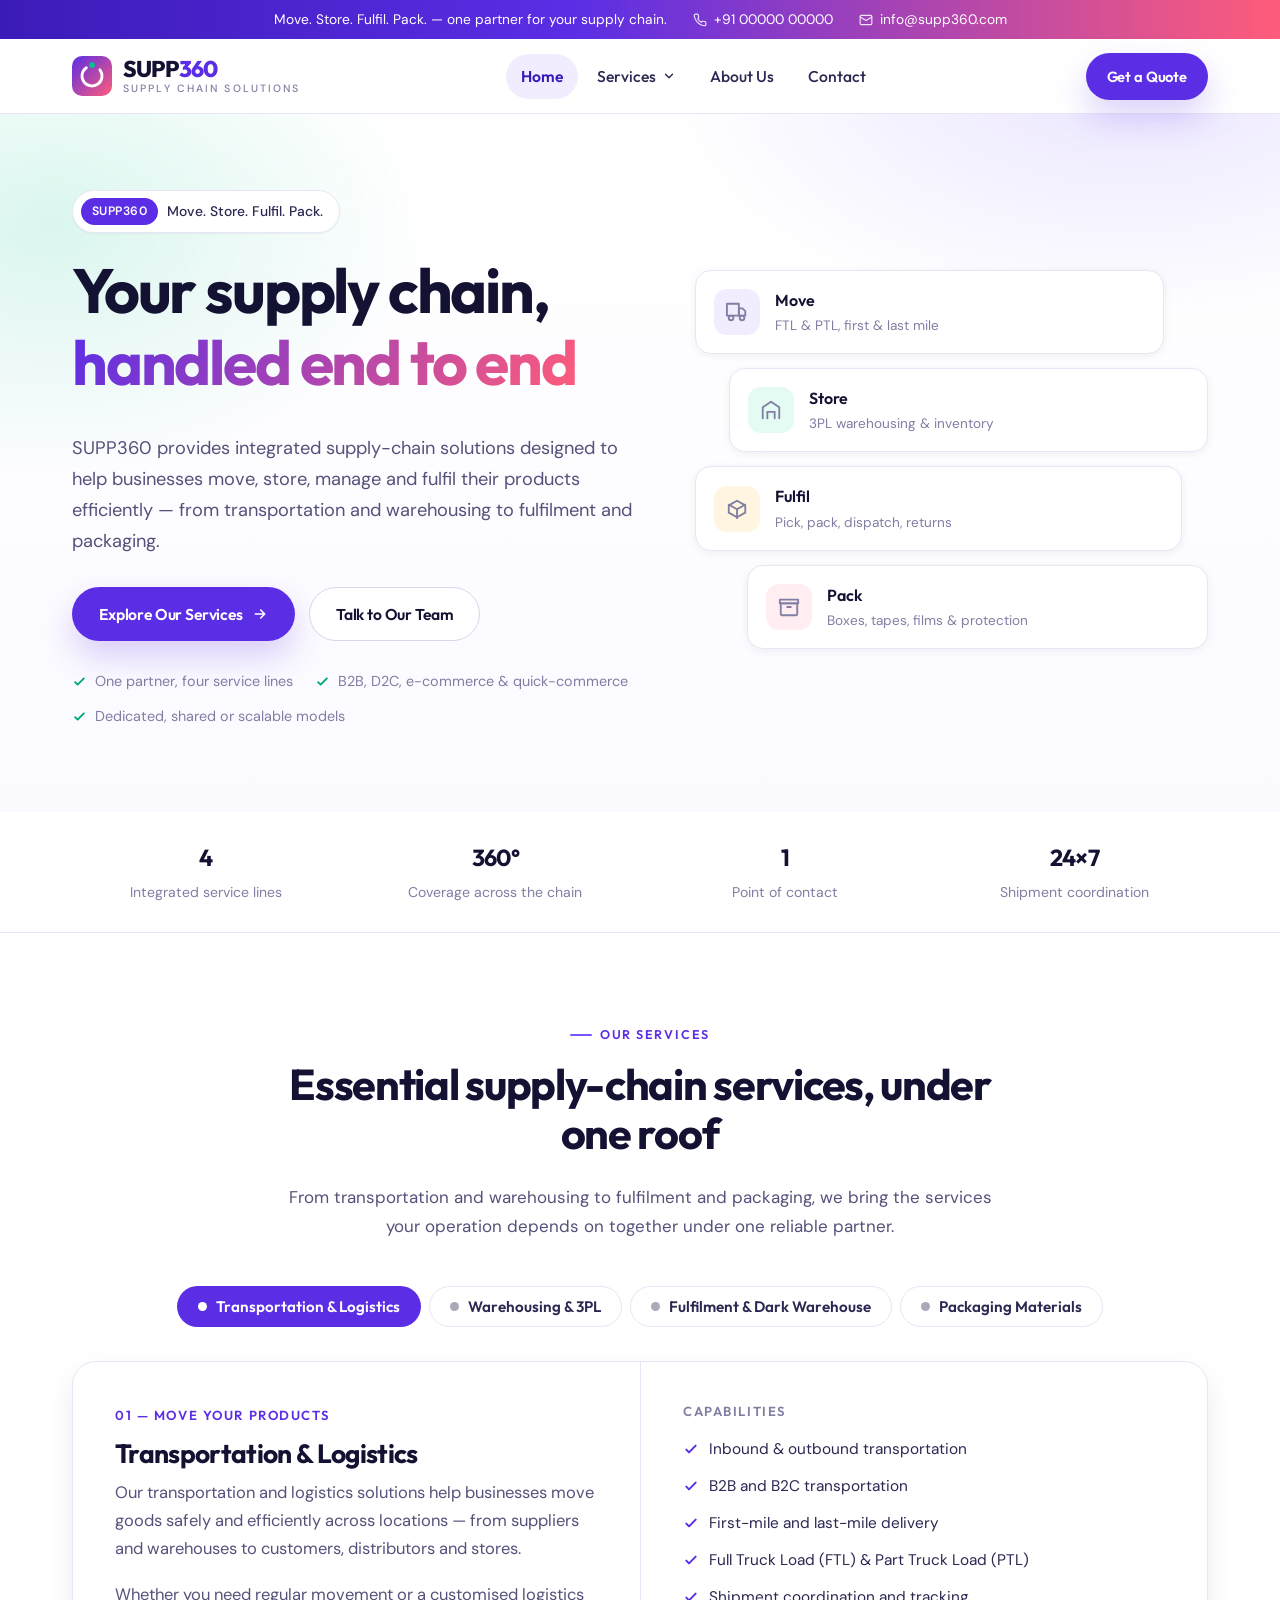
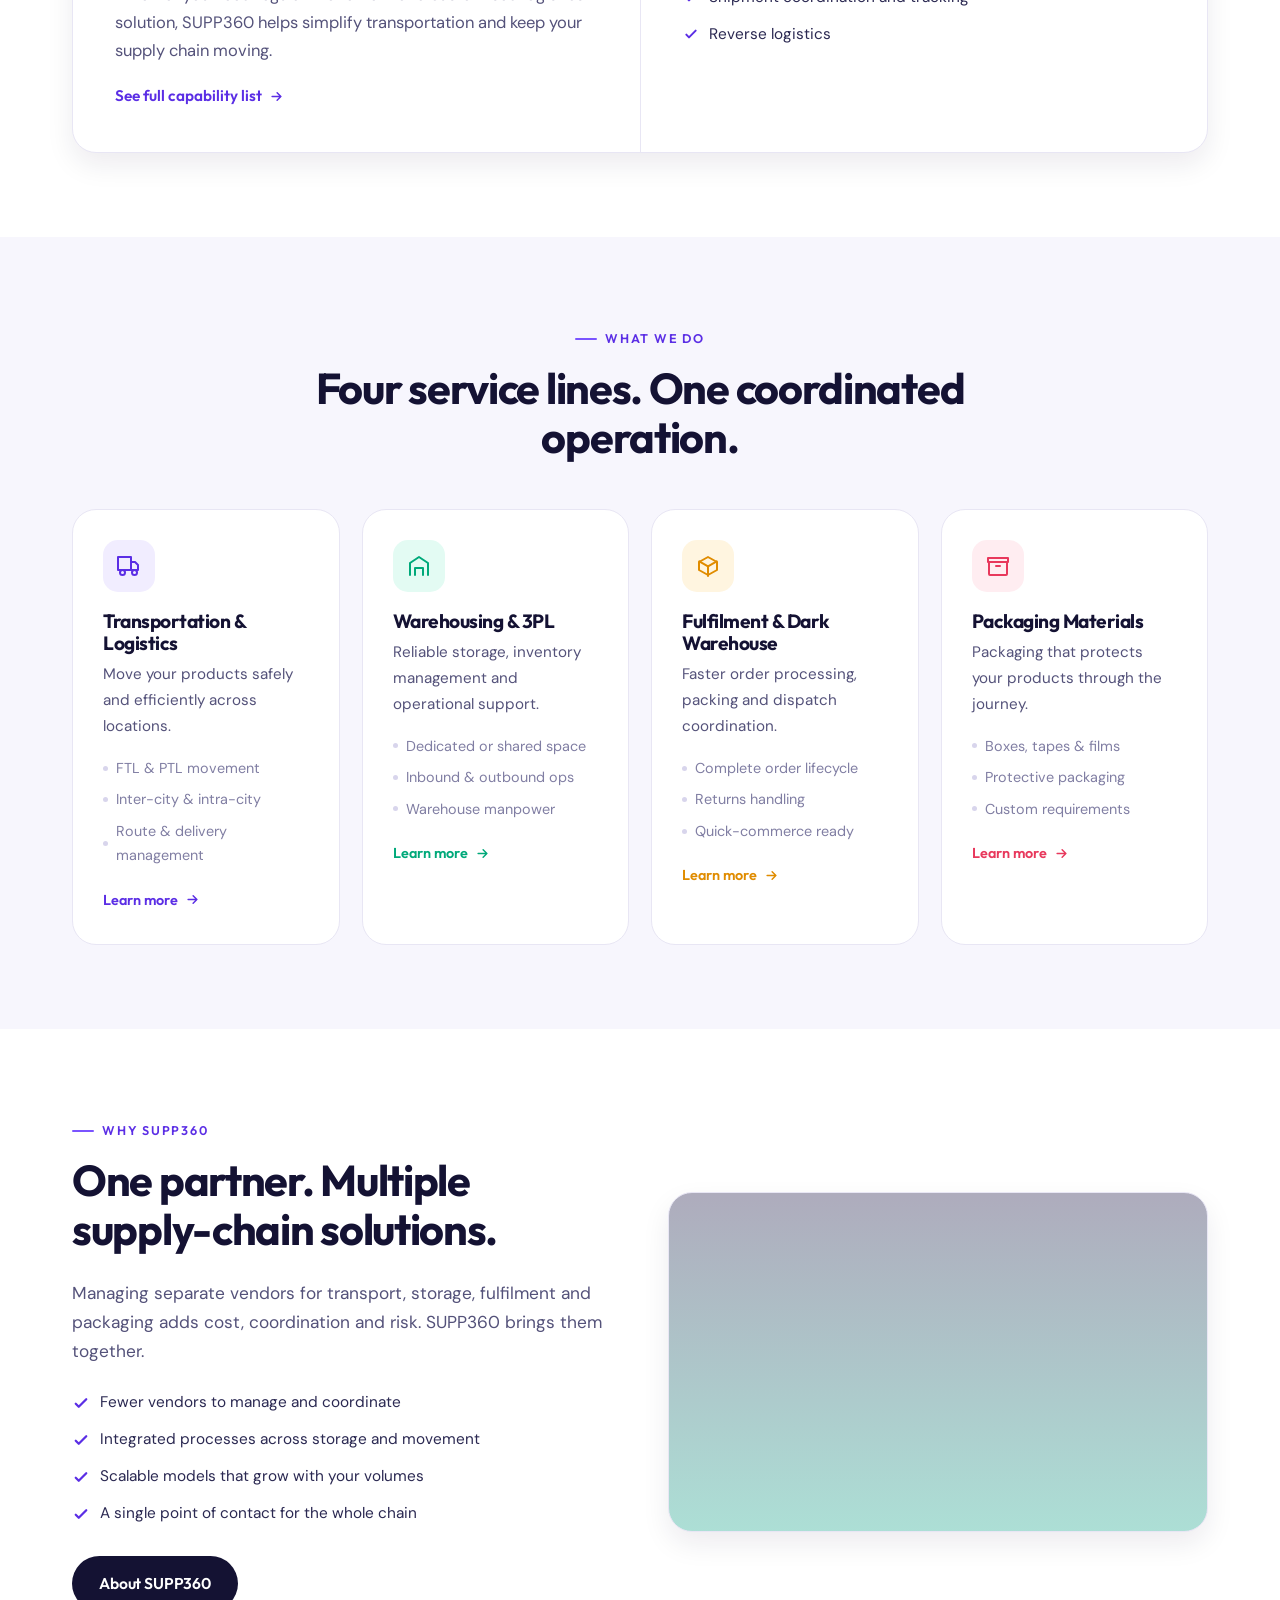
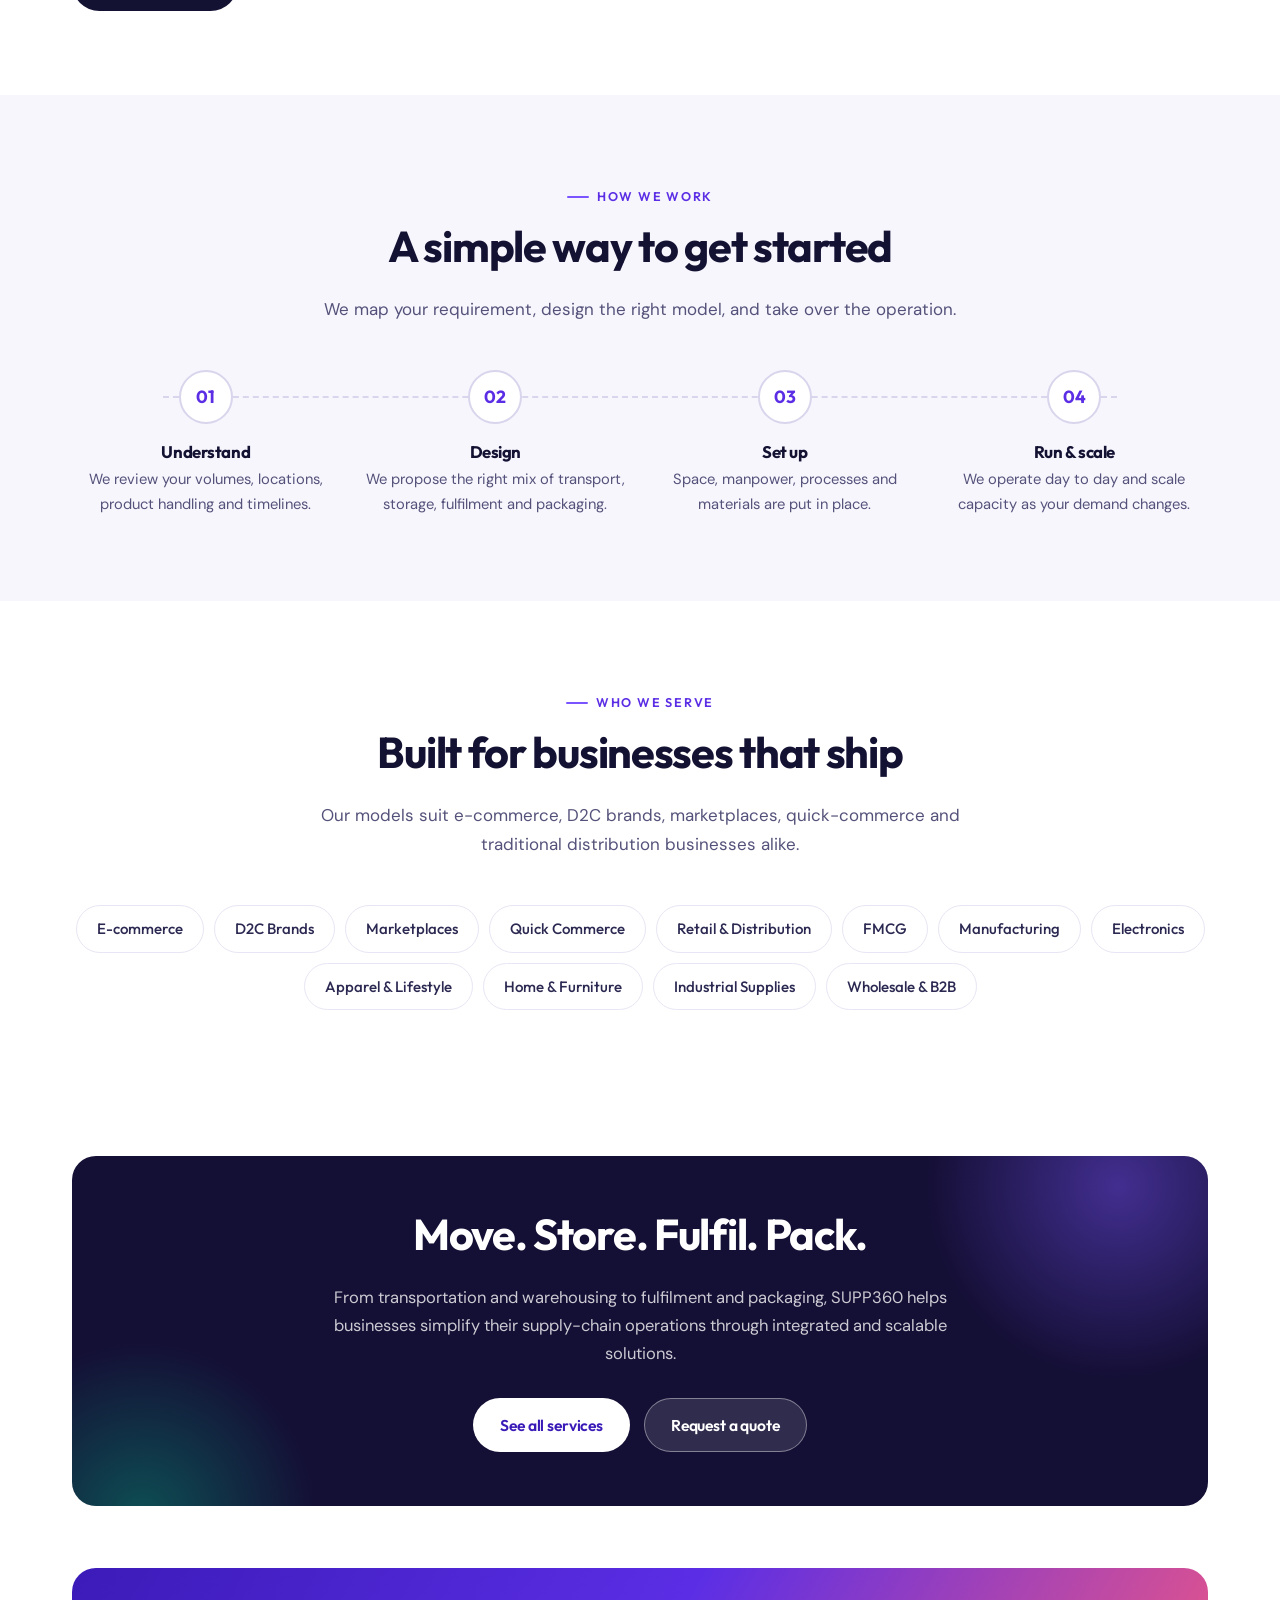
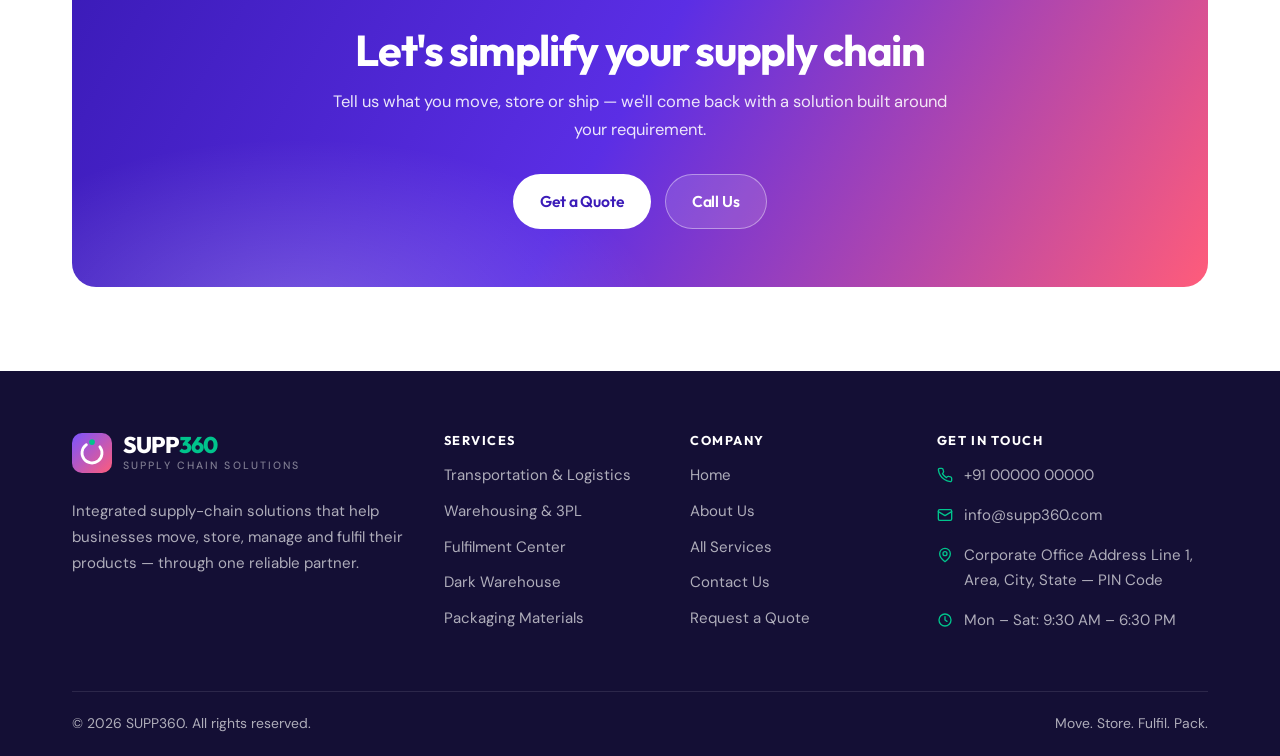
==== index.html @ df262392 "SUPP360 website — static site for GitHub Pages Four service lines (transportation, warehousing/3PL, " ====
<!DOCTYPE html>
<html lang="en">
<head>
<meta charset="utf-8">
<meta name="viewport" content="width=device-width, initial-scale=1">
<title>SUPP360 — Integrated Supply Chain Solutions | Transportation, Warehousing, Fulfilment & Packaging</title>
<meta name="description" content="SUPP360 provides integrated supply-chain solutions — transportation and logistics, warehousing and 3PL, fulfilment centers and dark warehouses, and packaging materials — under one reliable partner.">
<meta name="keywords" content="supply chain solutions, 3PL company, warehousing services, fulfilment center, dark warehouse, transportation and logistics, packaging materials supplier, SUPP360">
<meta name="author" content="SUPP360">
<meta name="robots" content="index, follow">
<link rel="canonical" href="https://supp360.com/">

<meta property="og:type" content="website">
<meta property="og:site_name" content="SUPP360">
<meta property="og:title" content="SUPP360 — Integrated Supply Chain Solutions | Transportation, Warehousing, Fulfilment & Packaging">
<meta property="og:description" content="SUPP360 provides integrated supply-chain solutions — transportation and logistics, warehousing and 3PL, fulfilment centers and dark warehouses, and packaging materials — under one reliable partner.">
<meta property="og:url" content="https://supp360.com/">
<meta property="og:image" content="https://supp360.com/assets/img/og-image.svg">
<meta name="twitter:card" content="summary_large_image">
<meta name="twitter:title" content="SUPP360 — Integrated Supply Chain Solutions | Transportation, Warehousing, Fulfilment & Packaging">
<meta name="twitter:description" content="SUPP360 provides integrated supply-chain solutions — transportation and logistics, warehousing and 3PL, fulfilment centers and dark warehouses, and packaging materials — under one reliable partner.">

<meta name="theme-color" content="#5B2EE5">
<link rel="icon" href="/assets/img/favicon.svg" type="image/svg+xml">
<link rel="apple-touch-icon" href="/assets/img/favicon.svg">

<link rel="preconnect" href="https://fonts.googleapis.com">
<link rel="preconnect" href="https://fonts.gstatic.com" crossorigin>
<link rel="preconnect" href="https://images.unsplash.com">
<link href="https://fonts.googleapis.com/css2?family=Outfit:wght@400;500;600;700;800&family=DM+Sans:opsz,wght@9..40,400;9..40,500;9..40,700&display=swap" rel="stylesheet">
<link rel="stylesheet" href="/assets/css/styles.css">
</head>
<body>
<a class="skip-link" href="#main">Skip to main content</a>

<div class="topbar">
  <div class="container">
    <span>Move. Store. Fulfil. Pack. — one partner for your supply chain.</span>
    <a href="tel:+910000000000"><svg width="14" height="14" viewBox="0 0 24 24" fill="none" stroke="currentColor" stroke-width="2" stroke-linecap="round" stroke-linejoin="round" aria-hidden="true"><path d="M22 16.9v3a2 2 0 0 1-2.2 2 19.8 19.8 0 0 1-8.6-3.1 19.5 19.5 0 0 1-6-6A19.8 19.8 0 0 1 2.1 4.2 2 2 0 0 1 4.1 2h3a2 2 0 0 1 2 1.7c.1 1 .4 1.9.7 2.8a2 2 0 0 1-.5 2.1L8.1 9.9a16 16 0 0 0 6 6l1.3-1.3a2 2 0 0 1 2.1-.4c.9.3 1.8.6 2.8.7a2 2 0 0 1 1.7 2Z"/></svg>+91 00000 00000</a>
    <a href="mailto:info@supp360.com"><svg width="14" height="14" viewBox="0 0 24 24" fill="none" stroke="currentColor" stroke-width="2" stroke-linecap="round" stroke-linejoin="round" aria-hidden="true"><rect x="2" y="4" width="20" height="16" rx="2"/><path d="m2 7 10 6 10-6"/></svg>info@supp360.com</a>
  </div>
</div>

<header class="site-header">
  <div class="container header-inner">
    <a class="brand" href="/" aria-label="SUPP360 — Home">
      <svg class="brand-mark" viewBox="0 0 64 64" aria-hidden="true" focusable="false">
        <defs><linearGradient id="bm" x1="0" y1="0" x2="1" y2="1"><stop offset="0" stop-color="#5B2EE5"/><stop offset="1" stop-color="#FF5C7A"/></linearGradient></defs>
        <rect width="64" height="64" rx="16" fill="url(#bm)"/>
        <circle cx="32" cy="32" r="16" fill="none" stroke="#fff" stroke-width="4.5" stroke-linecap="round" stroke-dasharray="76 24" transform="rotate(-38 32 32)"/>
        <circle cx="32" cy="14.5" r="4.6" fill="#00C48C"/>
      </svg>
      <span class="brand-text">
        <span class="brand-name">SUPP<b>360</b></span>
        <span class="brand-sub">Supply Chain Solutions</span>
      </span>
    </a>

    <nav class="nav" id="primary-nav" aria-label="Primary navigation">
      <a href="/" data-nav="home" aria-current="page">Home</a>
      <div class="nav-item" data-nav="services">
        <button type="button" aria-expanded="false">Services
          <svg width="14" height="14" viewBox="0 0 24 24" fill="none" stroke="currentColor" stroke-width="2.4" stroke-linecap="round" stroke-linejoin="round" aria-hidden="true"><path d="m6 9 6 6 6-6"/></svg>
        </button>
        <div class="mega">
          <div class="mega-grid">
            <a class="mega-link" href="/services#transportation">
              <span class="ico c-violet"><svg width="19" height="19" viewBox="0 0 24 24" fill="none" stroke="currentColor" stroke-width="2" stroke-linecap="round" stroke-linejoin="round" aria-hidden="true"><path d="M1 3h13v13H1z"/><path d="M14 8h4l3 3v5h-7z"/><circle cx="5.5" cy="18.5" r="2.5"/><circle cx="17.5" cy="18.5" r="2.5"/></svg></span>
              <span><b>Transportation &amp; Logistics</b><span>FTL, PTL, first &amp; last mile, tracking</span></span>
            </a>
            <a class="mega-link" href="/services#warehousing">
              <span class="ico c-mint"><svg width="19" height="19" viewBox="0 0 24 24" fill="none" stroke="currentColor" stroke-width="2" stroke-linecap="round" stroke-linejoin="round" aria-hidden="true"><path d="M3 21V9l9-6 9 6v12"/><path d="M8 21v-7h8v7"/></svg></span>
              <span><b>Warehousing &amp; 3PL</b><span>Storage, inventory, warehouse setup</span></span>
            </a>
            <a class="mega-link" href="/services#fulfilment">
              <span class="ico c-amber"><svg width="19" height="19" viewBox="0 0 24 24" fill="none" stroke="currentColor" stroke-width="2" stroke-linecap="round" stroke-linejoin="round" aria-hidden="true"><path d="M21 16V8l-9-5-9 5v8l9 5 9-5Z"/><path d="m3.3 7.3 8.7 5 8.7-5"/><path d="M12 22V12.3"/></svg></span>
              <span><b>Fulfilment &amp; Dark Warehouse</b><span>Pick, pack, dispatch, returns</span></span>
            </a>
            <a class="mega-link" href="/services#packaging">
              <span class="ico c-coral"><svg width="19" height="19" viewBox="0 0 24 24" fill="none" stroke="currentColor" stroke-width="2" stroke-linecap="round" stroke-linejoin="round" aria-hidden="true"><path d="M3 8h18v12a1 1 0 0 1-1 1H4a1 1 0 0 1-1-1Z"/><path d="M2 4h20v4H2z"/><path d="M10 12h4"/></svg></span>
              <span><b>Packaging Materials</b><span>Boxes, tapes, films, protective packing</span></span>
            </a>
          </div>
          <div class="mega-foot">
            <p><strong>One partner. Multiple supply-chain solutions.</strong></p>
            <a class="link-arrow" href="/services">View all services <svg width="15" height="15" viewBox="0 0 24 24" fill="none" stroke="currentColor" stroke-width="2.4" stroke-linecap="round" stroke-linejoin="round" aria-hidden="true"><path d="M5 12h14M13 6l6 6-6 6"/></svg></a>
          </div>
        </div>
      </div>
      <a href="/about" data-nav="about">About Us</a>
      <a href="/contact" data-nav="contact">Contact</a>
    </nav>

    <div class="header-cta">
      <a class="btn btn--primary btn--sm" href="/contact#enquiry">Get a Quote</a>
      <button class="nav-toggle" type="button" aria-expanded="false" aria-controls="primary-nav" aria-label="Open menu">
        <svg class="i-open" width="20" height="20" viewBox="0 0 24 24" fill="none" stroke="currentColor" stroke-width="2.2" stroke-linecap="round" aria-hidden="true"><path d="M3 6h18M3 12h18M3 18h18"/></svg><svg class="i-close" width="20" height="20" viewBox="0 0 24 24" fill="none" stroke="currentColor" stroke-width="2.2" stroke-linecap="round" aria-hidden="true"><path d="M6 6l12 12M18 6 6 18"/></svg>
      </button>
    </div>
  </div>
</header>

<main id="main">
<!-- ===== HERO ===== -->
<section class="hero">
  <div class="container">
    <div class="hero-grid">
      <div class="hero-copy">
        <span class="pill"><b>SUPP360</b> Move. Store. Fulfil. Pack.</span>
        <h1>Your supply chain, <span>handled end to end</span></h1>
        <p class="lead">SUPP360 provides integrated supply-chain solutions designed to help businesses move, store, manage and fulfil their products efficiently — from transportation and warehousing to fulfilment and packaging.</p>
        <div class="btn-row">
          <a class="btn btn--primary" href="/services">Explore Our Services
            <svg width="16" height="16" viewBox="0 0 24 24" fill="none" stroke="currentColor" stroke-width="2.4" stroke-linecap="round" stroke-linejoin="round" aria-hidden="true"><path d="M5 12h14M13 6l6 6-6 6"/></svg>
          </a>
          <a class="btn btn--outline" href="/contact#enquiry">Talk to Our Team</a>
        </div>
        <div class="hero-meta">
          <span><svg width="15" height="15" viewBox="0 0 24 24" fill="none" stroke="currentColor" stroke-width="3" stroke-linecap="round" stroke-linejoin="round" aria-hidden="true"><path d="m5 13 4 4L19 7"/></svg>One partner, four service lines</span>
          <span><svg width="15" height="15" viewBox="0 0 24 24" fill="none" stroke="currentColor" stroke-width="3" stroke-linecap="round" stroke-linejoin="round" aria-hidden="true"><path d="m5 13 4 4L19 7"/></svg>B2B, D2C, e-commerce &amp; quick-commerce</span>
          <span><svg width="15" height="15" viewBox="0 0 24 24" fill="none" stroke="currentColor" stroke-width="3" stroke-linecap="round" stroke-linejoin="round" aria-hidden="true"><path d="m5 13 4 4L19 7"/></svg>Dedicated, shared or scalable models</span>
        </div>
      </div>

      <div class="hero-visual" aria-hidden="true">
        <div class="stack">
          <div class="stack-card">
            <span class="ico c-violet"><svg width="22" height="22" viewBox="0 0 24 24" fill="none" stroke="currentColor" stroke-width="2" stroke-linecap="round" stroke-linejoin="round"><path d="M1 3h13v13H1z"/><path d="M14 8h4l3 3v5h-7z"/><circle cx="5.5" cy="18.5" r="2.5"/><circle cx="17.5" cy="18.5" r="2.5"/></svg></span>
            <span><b>Move</b><span>FTL &amp; PTL, first &amp; last mile</span></span>
          </div>
          <div class="stack-card">
            <span class="ico c-mint"><svg width="22" height="22" viewBox="0 0 24 24" fill="none" stroke="currentColor" stroke-width="2" stroke-linecap="round" stroke-linejoin="round"><path d="M3 21V9l9-6 9 6v12"/><path d="M8 21v-7h8v7"/></svg></span>
            <span><b>Store</b><span>3PL warehousing &amp; inventory</span></span>
          </div>
          <div class="stack-card">
            <span class="ico c-amber"><svg width="22" height="22" viewBox="0 0 24 24" fill="none" stroke="currentColor" stroke-width="2" stroke-linecap="round" stroke-linejoin="round"><path d="M21 16V8l-9-5-9 5v8l9 5 9-5Z"/><path d="m3.3 7.3 8.7 5 8.7-5"/><path d="M12 22V12.3"/></svg></span>
            <span><b>Fulfil</b><span>Pick, pack, dispatch, returns</span></span>
          </div>
          <div class="stack-card">
            <span class="ico c-coral"><svg width="22" height="22" viewBox="0 0 24 24" fill="none" stroke="currentColor" stroke-width="2" stroke-linecap="round" stroke-linejoin="round"><path d="M3 8h18v12a1 1 0 0 1-1 1H4a1 1 0 0 1-1-1Z"/><path d="M2 4h20v4H2z"/><path d="M10 12h4"/></svg></span>
            <span><b>Pack</b><span>Boxes, tapes, films &amp; protection</span></span>
          </div>
        </div>
      </div>
    </div>
  </div>
</section>

<!-- ===== STRIP ===== -->
<section class="strip">
  <div class="container">
    <div class="strip-grid">
      <div class="strip-item"><b>4</b><span>Integrated service lines</span></div>
      <div class="strip-item"><b>360&deg;</b><span>Coverage across the chain</span></div>
      <div class="strip-item"><b>1</b><span>Point of contact</span></div>
      <div class="strip-item"><b>24&times;7</b><span>Shipment coordination</span></div>
    </div>
  </div>
</section>

<!-- ===== SERVICES TABS ===== -->
<section class="section">
  <div class="container">
    <div class="section-head">
      <span class="eyebrow">Our Services</span>
      <h2>Essential supply-chain services, under one roof</h2>
      <p>From transportation and warehousing to fulfilment and packaging, we bring the services your operation depends on together under one reliable partner.</p>
    </div>

    <div class="tab-group">
      <div class="tabs" role="tablist" aria-label="Service lines">
        <button class="tab" data-accent="violet" role="tab" id="tab-1" aria-controls="panel-1" aria-selected="true"><span class="dot"></span>Transportation &amp; Logistics</button>
        <button class="tab" data-accent="mint" role="tab" id="tab-2" aria-controls="panel-2" aria-selected="false"><span class="dot"></span>Warehousing &amp; 3PL</button>
        <button class="tab" data-accent="amber" role="tab" id="tab-3" aria-controls="panel-3" aria-selected="false"><span class="dot"></span>Fulfilment &amp; Dark Warehouse</button>
        <button class="tab" data-accent="coral" role="tab" id="tab-4" aria-controls="panel-4" aria-selected="false"><span class="dot"></span>Packaging Materials</button>
      </div>

      <div class="panel is-active" id="panel-1" role="tabpanel" aria-labelledby="tab-1">
        <div class="panel-card">
          <div class="panel-body">
            <span class="kicker" style="color:var(--violet-600)">01 — Move your products</span>
            <h3>Transportation &amp; Logistics</h3>
            <p>Our transportation and logistics solutions help businesses move goods safely and efficiently across locations — from suppliers and warehouses to customers, distributors and stores.</p>
            <p>Whether you need regular movement or a customised logistics solution, SUPP360 helps simplify transportation and keep your supply chain moving.</p>
            <a class="link-arrow" href="/services#transportation" style="color:var(--violet-600)">See full capability list <svg width="15" height="15" viewBox="0 0 24 24" fill="none" stroke="currentColor" stroke-width="2.4" stroke-linecap="round" stroke-linejoin="round" aria-hidden="true"><path d="M5 12h14M13 6l6 6-6 6"/></svg></a>
          </div>
          <div class="panel-aside">
            <h4>Capabilities</h4>
            <ul class="tick-list">
              <li><svg width="16" height="16" viewBox="0 0 24 24" fill="none" stroke="var(--violet-600)" stroke-width="3" stroke-linecap="round" stroke-linejoin="round" aria-hidden="true"><path d="m5 13 4 4L19 7"/></svg><span>Inbound &amp; outbound transportation</span></li>
              <li><svg width="16" height="16" viewBox="0 0 24 24" fill="none" stroke="var(--violet-600)" stroke-width="3" stroke-linecap="round" stroke-linejoin="round" aria-hidden="true"><path d="m5 13 4 4L19 7"/></svg><span>B2B and B2C transportation</span></li>
              <li><svg width="16" height="16" viewBox="0 0 24 24" fill="none" stroke="var(--violet-600)" stroke-width="3" stroke-linecap="round" stroke-linejoin="round" aria-hidden="true"><path d="m5 13 4 4L19 7"/></svg><span>First-mile and last-mile delivery</span></li>
              <li><svg width="16" height="16" viewBox="0 0 24 24" fill="none" stroke="var(--violet-600)" stroke-width="3" stroke-linecap="round" stroke-linejoin="round" aria-hidden="true"><path d="m5 13 4 4L19 7"/></svg><span>Full Truck Load (FTL) &amp; Part Truck Load (PTL)</span></li>
              <li><svg width="16" height="16" viewBox="0 0 24 24" fill="none" stroke="var(--violet-600)" stroke-width="3" stroke-linecap="round" stroke-linejoin="round" aria-hidden="true"><path d="m5 13 4 4L19 7"/></svg><span>Shipment coordination and tracking</span></li>
              <li><svg width="16" height="16" viewBox="0 0 24 24" fill="none" stroke="var(--violet-600)" stroke-width="3" stroke-linecap="round" stroke-linejoin="round" aria-hidden="true"><path d="m5 13 4 4L19 7"/></svg><span>Reverse logistics</span></li>
            </ul>
          </div>
        </div>
      </div>

      <div class="panel" id="panel-2" role="tabpanel" aria-labelledby="tab-2">
        <div class="panel-card">
          <div class="panel-body">
            <span class="kicker" style="color:var(--mint-600)">02 — Storage that works</span>
            <h3>Warehousing, 3PL &amp; Infrastructure</h3>
            <p>Flexible warehousing and third-party logistics for businesses that need reliable storage, inventory management and operational support without building and managing everything themselves.</p>
            <p>Our 3PL solutions let you outsource warehousing and related supply-chain operations to a single partner — dedicated, shared or scalable.</p>
            <a class="link-arrow" href="/services#warehousing" style="color:var(--mint-600)">See full capability list <svg width="15" height="15" viewBox="0 0 24 24" fill="none" stroke="currentColor" stroke-width="2.4" stroke-linecap="round" stroke-linejoin="round" aria-hidden="true"><path d="M5 12h14M13 6l6 6-6 6"/></svg></a>
          </div>
          <div class="panel-aside">
            <h4>Capabilities</h4>
            <ul class="tick-list">
              <li><svg width="16" height="16" viewBox="0 0 24 24" fill="none" stroke="var(--mint-600)" stroke-width="3" stroke-linecap="round" stroke-linejoin="round" aria-hidden="true"><path d="m5 13 4 4L19 7"/></svg><span>Third-Party Logistics (3PL)</span></li>
              <li><svg width="16" height="16" viewBox="0 0 24 24" fill="none" stroke="var(--mint-600)" stroke-width="3" stroke-linecap="round" stroke-linejoin="round" aria-hidden="true"><path d="m5 13 4 4L19 7"/></svg><span>Storage &amp; inventory management</span></li>
              <li><svg width="16" height="16" viewBox="0 0 24 24" fill="none" stroke="var(--mint-600)" stroke-width="3" stroke-linecap="round" stroke-linejoin="round" aria-hidden="true"><path d="m5 13 4 4L19 7"/></svg><span>Pick, pack and dispatch operations</span></li>
              <li><svg width="16" height="16" viewBox="0 0 24 24" fill="none" stroke="var(--mint-600)" stroke-width="3" stroke-linecap="round" stroke-linejoin="round" aria-hidden="true"><path d="m5 13 4 4L19 7"/></svg><span>Warehouse manpower &amp; cross-docking</span></li>
              <li><svg width="16" height="16" viewBox="0 0 24 24" fill="none" stroke="var(--mint-600)" stroke-width="3" stroke-linecap="round" stroke-linejoin="round" aria-hidden="true"><path d="m5 13 4 4L19 7"/></svg><span>Distribution support</span></li>
              <li><svg width="16" height="16" viewBox="0 0 24 24" fill="none" stroke="var(--mint-600)" stroke-width="3" stroke-linecap="round" stroke-linejoin="round" aria-hidden="true"><path d="m5 13 4 4L19 7"/></svg><span>Warehouse setup and infrastructure</span></li>
            </ul>
          </div>
        </div>
      </div>

      <div class="panel" id="panel-3" role="tabpanel" aria-labelledby="tab-3">
        <div class="panel-card">
          <div class="panel-body">
            <span class="kicker" style="color:var(--amber-600)">03 — Built for speed</span>
            <h3>Fulfilment Center &amp; Dark Warehouse</h3>
            <p>Efficient order processing, inventory handling, packing, dispatch and delivery coordination — from receiving inventory to preparing orders for dispatch.</p>
            <p>Our dark warehouse model focuses purely on fulfilment and distribution, making it suitable for e-commerce, D2C brands, marketplaces and quick-commerce.</p>
            <a class="link-arrow" href="/services#fulfilment" style="color:var(--amber-600)">See full capability list <svg width="15" height="15" viewBox="0 0 24 24" fill="none" stroke="currentColor" stroke-width="2.4" stroke-linecap="round" stroke-linejoin="round" aria-hidden="true"><path d="M5 12h14M13 6l6 6-6 6"/></svg></a>
          </div>
          <div class="panel-aside">
            <h4>Capabilities</h4>
            <ul class="tick-list">
              <li><svg width="16" height="16" viewBox="0 0 24 24" fill="none" stroke="var(--amber-600)" stroke-width="3" stroke-linecap="round" stroke-linejoin="round" aria-hidden="true"><path d="m5 13 4 4L19 7"/></svg><span>Inventory receiving &amp; storage</span></li>
              <li><svg width="16" height="16" viewBox="0 0 24 24" fill="none" stroke="var(--amber-600)" stroke-width="3" stroke-linecap="round" stroke-linejoin="round" aria-hidden="true"><path d="m5 13 4 4L19 7"/></svg><span>Order processing &amp; picking</span></li>
              <li><svg width="16" height="16" viewBox="0 0 24 24" fill="none" stroke="var(--amber-600)" stroke-width="3" stroke-linecap="round" stroke-linejoin="round" aria-hidden="true"><path d="m5 13 4 4L19 7"/></svg><span>Packing, labelling &amp; dispatch</span></li>
              <li><svg width="16" height="16" viewBox="0 0 24 24" fill="none" stroke="var(--amber-600)" stroke-width="3" stroke-linecap="round" stroke-linejoin="round" aria-hidden="true"><path d="m5 13 4 4L19 7"/></svg><span>Returns &amp; reverse logistics</span></li>
              <li><svg width="16" height="16" viewBox="0 0 24 24" fill="none" stroke="var(--amber-600)" stroke-width="3" stroke-linecap="round" stroke-linejoin="round" aria-hidden="true"><path d="m5 13 4 4L19 7"/></svg><span>Order and inventory coordination</span></li>
              <li><svg width="16" height="16" viewBox="0 0 24 24" fill="none" stroke="var(--amber-600)" stroke-width="3" stroke-linecap="round" stroke-linejoin="round" aria-hidden="true"><path d="m5 13 4 4L19 7"/></svg><span>Dark warehouse operations</span></li>
            </ul>
          </div>
        </div>
      </div>

      <div class="panel" id="panel-4" role="tabpanel" aria-labelledby="tab-4">
        <div class="panel-card">
          <div class="panel-body">
            <span class="kicker" style="color:var(--coral-600)">04 — Protect what you ship</span>
            <h3>Packaging Materials</h3>
            <p>Packaging material solutions that support storage, transportation, fulfilment and delivery operations — matched to your product, handling requirements and transit conditions.</p>
            <p>From everyday shipping requirements to specialised packaging needs, we help maintain consistent packaging standards across your operation.</p>
            <a class="link-arrow" href="/services#packaging" style="color:var(--coral-600)">See full capability list <svg width="15" height="15" viewBox="0 0 24 24" fill="none" stroke="currentColor" stroke-width="2.4" stroke-linecap="round" stroke-linejoin="round" aria-hidden="true"><path d="M5 12h14M13 6l6 6-6 6"/></svg></a>
          </div>
          <div class="panel-aside">
            <h4>Capabilities</h4>
            <ul class="tick-list">
              <li><svg width="16" height="16" viewBox="0 0 24 24" fill="none" stroke="var(--coral-600)" stroke-width="3" stroke-linecap="round" stroke-linejoin="round" aria-hidden="true"><path d="m5 13 4 4L19 7"/></svg><span>Corrugated boxes &amp; shipping cartons</span></li>
              <li><svg width="16" height="16" viewBox="0 0 24 24" fill="none" stroke="var(--coral-600)" stroke-width="3" stroke-linecap="round" stroke-linejoin="round" aria-hidden="true"><path d="m5 13 4 4L19 7"/></svg><span>Packaging tapes &amp; stretch films</span></li>
              <li><svg width="16" height="16" viewBox="0 0 24 24" fill="none" stroke="var(--coral-600)" stroke-width="3" stroke-linecap="round" stroke-linejoin="round" aria-hidden="true"><path d="m5 13 4 4L19 7"/></svg><span>Bubble wraps &amp; protective packaging</span></li>
              <li><svg width="16" height="16" viewBox="0 0 24 24" fill="none" stroke="var(--coral-600)" stroke-width="3" stroke-linecap="round" stroke-linejoin="round" aria-hidden="true"><path d="m5 13 4 4L19 7"/></svg><span>E-commerce packaging</span></li>
              <li><svg width="16" height="16" viewBox="0 0 24 24" fill="none" stroke="var(--coral-600)" stroke-width="3" stroke-linecap="round" stroke-linejoin="round" aria-hidden="true"><path d="m5 13 4 4L19 7"/></svg><span>Labels and shipping materials</span></li>
              <li><svg width="16" height="16" viewBox="0 0 24 24" fill="none" stroke="var(--coral-600)" stroke-width="3" stroke-linecap="round" stroke-linejoin="round" aria-hidden="true"><path d="m5 13 4 4L19 7"/></svg><span>Customized packaging solutions</span></li>
            </ul>
          </div>
        </div>
      </div>
    </div>
  </div>
</section>

<!-- ===== SERVICE CARDS ===== -->
<section class="section section--tint">
  <div class="container">
    <div class="section-head">
      <span class="eyebrow">What we do</span>
      <h2>Four service lines. One coordinated operation.</h2>
    </div>
    <div class="grid grid-4">
      <article class="card reveal" data-accent="violet">
        <span class="ico c-violet"><svg width="24" height="24" viewBox="0 0 24 24" fill="none" stroke="currentColor" stroke-width="2" stroke-linecap="round" stroke-linejoin="round" aria-hidden="true"><path d="M1 3h13v13H1z"/><path d="M14 8h4l3 3v5h-7z"/><circle cx="5.5" cy="18.5" r="2.5"/><circle cx="17.5" cy="18.5" r="2.5"/></svg></span>
        <h3>Transportation &amp; Logistics</h3>
        <p>Move your products safely and efficiently across locations.</p>
        <ul class="mini-list"><li>FTL &amp; PTL movement</li><li>Inter-city &amp; intra-city</li><li>Route &amp; delivery management</li></ul>
        <a class="link-arrow" href="/services#transportation">Learn more <svg width="15" height="15" viewBox="0 0 24 24" fill="none" stroke="currentColor" stroke-width="2.4" stroke-linecap="round" stroke-linejoin="round" aria-hidden="true"><path d="M5 12h14M13 6l6 6-6 6"/></svg></a>
      </article>
      <article class="card reveal" data-accent="mint">
        <span class="ico c-mint"><svg width="24" height="24" viewBox="0 0 24 24" fill="none" stroke="currentColor" stroke-width="2" stroke-linecap="round" stroke-linejoin="round" aria-hidden="true"><path d="M3 21V9l9-6 9 6v12"/><path d="M8 21v-7h8v7"/></svg></span>
        <h3>Warehousing &amp; 3PL</h3>
        <p>Reliable storage, inventory management and operational support.</p>
        <ul class="mini-list"><li>Dedicated or shared space</li><li>Inbound &amp; outbound ops</li><li>Warehouse manpower</li></ul>
        <a class="link-arrow" href="/services#warehousing" style="color:var(--mint-600)">Learn more <svg width="15" height="15" viewBox="0 0 24 24" fill="none" stroke="currentColor" stroke-width="2.4" stroke-linecap="round" stroke-linejoin="round" aria-hidden="true"><path d="M5 12h14M13 6l6 6-6 6"/></svg></a>
      </article>
      <article class="card reveal" data-accent="amber">
        <span class="ico c-amber"><svg width="24" height="24" viewBox="0 0 24 24" fill="none" stroke="currentColor" stroke-width="2" stroke-linecap="round" stroke-linejoin="round" aria-hidden="true"><path d="M21 16V8l-9-5-9 5v8l9 5 9-5Z"/><path d="m3.3 7.3 8.7 5 8.7-5"/><path d="M12 22V12.3"/></svg></span>
        <h3>Fulfilment &amp; Dark Warehouse</h3>
        <p>Faster order processing, packing and dispatch coordination.</p>
        <ul class="mini-list"><li>Complete order lifecycle</li><li>Returns handling</li><li>Quick-commerce ready</li></ul>
        <a class="link-arrow" href="/services#fulfilment" style="color:var(--amber-600)">Learn more <svg width="15" height="15" viewBox="0 0 24 24" fill="none" stroke="currentColor" stroke-width="2.4" stroke-linecap="round" stroke-linejoin="round" aria-hidden="true"><path d="M5 12h14M13 6l6 6-6 6"/></svg></a>
      </article>
      <article class="card reveal" data-accent="coral">
        <span class="ico c-coral"><svg width="24" height="24" viewBox="0 0 24 24" fill="none" stroke="currentColor" stroke-width="2" stroke-linecap="round" stroke-linejoin="round" aria-hidden="true"><path d="M3 8h18v12a1 1 0 0 1-1 1H4a1 1 0 0 1-1-1Z"/><path d="M2 4h20v4H2z"/><path d="M10 12h4"/></svg></span>
        <h3>Packaging Materials</h3>
        <p>Packaging that protects your products through the journey.</p>
        <ul class="mini-list"><li>Boxes, tapes &amp; films</li><li>Protective packaging</li><li>Custom requirements</li></ul>
        <a class="link-arrow" href="/services#packaging" style="color:var(--coral-600)">Learn more <svg width="15" height="15" viewBox="0 0 24 24" fill="none" stroke="currentColor" stroke-width="2.4" stroke-linecap="round" stroke-linejoin="round" aria-hidden="true"><path d="M5 12h14M13 6l6 6-6 6"/></svg></a>
      </article>
    </div>
  </div>
</section>

<!-- ===== SPLIT: INTEGRATED ===== -->
<section class="section">
  <div class="container">
    <div class="split">
      <div class="split-content reveal">
        <span class="eyebrow">Why SUPP360</span>
        <h2>One partner. Multiple supply-chain solutions.</h2>
        <p class="lead" style="font-size:1.08rem">Managing separate vendors for transport, storage, fulfilment and packaging adds cost, coordination and risk. SUPP360 brings them together.</p>
        <ul class="tick-list" style="margin-top:22px">
          <li><svg width="18" height="18" viewBox="0 0 24 24" fill="none" stroke="var(--violet-600)" stroke-width="3" stroke-linecap="round" stroke-linejoin="round" aria-hidden="true"><path d="m5 13 4 4L19 7"/></svg><span>Fewer vendors to manage and coordinate</span></li>
          <li><svg width="18" height="18" viewBox="0 0 24 24" fill="none" stroke="var(--violet-600)" stroke-width="3" stroke-linecap="round" stroke-linejoin="round" aria-hidden="true"><path d="m5 13 4 4L19 7"/></svg><span>Integrated processes across storage and movement</span></li>
          <li><svg width="18" height="18" viewBox="0 0 24 24" fill="none" stroke="var(--violet-600)" stroke-width="3" stroke-linecap="round" stroke-linejoin="round" aria-hidden="true"><path d="m5 13 4 4L19 7"/></svg><span>Scalable models that grow with your volumes</span></li>
          <li><svg width="18" height="18" viewBox="0 0 24 24" fill="none" stroke="var(--violet-600)" stroke-width="3" stroke-linecap="round" stroke-linejoin="round" aria-hidden="true"><path d="m5 13 4 4L19 7"/></svg><span>A single point of contact for the whole chain</span></li>
        </ul>
        <div class="btn-row"><a class="btn btn--dark" href="/about">About SUPP360</a></div>
      </div>
      <div class="split-media ph-warehouse reveal" role="img" aria-label="Warehouse operations"></div>
    </div>
  </div>
</section>

<!-- ===== STEPS ===== -->
<section class="section section--tint">
  <div class="container">
    <div class="section-head">
      <span class="eyebrow">How we work</span>
      <h2>A simple way to get started</h2>
      <p>We map your requirement, design the right model, and take over the operation.</p>
    </div>
    <div class="steps">
      <div class="step reveal"><div class="num">01</div><h3>Understand</h3><p>We review your volumes, locations, product handling and timelines.</p></div>
      <div class="step reveal"><div class="num">02</div><h3>Design</h3><p>We propose the right mix of transport, storage, fulfilment and packaging.</p></div>
      <div class="step reveal"><div class="num">03</div><h3>Set up</h3><p>Space, manpower, processes and materials are put in place.</p></div>
      <div class="step reveal"><div class="num">04</div><h3>Run &amp; scale</h3><p>We operate day to day and scale capacity as your demand changes.</p></div>
    </div>
  </div>
</section>

<!-- ===== INDUSTRIES ===== -->
<section class="section">
  <div class="container">
    <div class="section-head">
      <span class="eyebrow">Who we serve</span>
      <h2>Built for businesses that ship</h2>
      <p>Our models suit e-commerce, D2C brands, marketplaces, quick-commerce and traditional distribution businesses alike.</p>
    </div>
    <ul class="pill-grid">
      <li>E-commerce</li><li>D2C Brands</li><li>Marketplaces</li><li>Quick Commerce</li>
      <li>Retail &amp; Distribution</li><li>FMCG</li><li>Manufacturing</li><li>Electronics</li>
      <li>Apparel &amp; Lifestyle</li><li>Home &amp; Furniture</li><li>Industrial Supplies</li><li>Wholesale &amp; B2B</li>
    </ul>
  </div>
</section>

<!-- ===== QUOTE BAND ===== -->
<section class="section--tight">
  <div class="container">
    <div class="quote-band reveal">
      <h2>Move. Store. Fulfil. Pack.</h2>
      <p>From transportation and warehousing to fulfilment and packaging, SUPP360 helps businesses simplify their supply-chain operations through integrated and scalable solutions.</p>
      <div class="btn-row"><a class="btn btn--white" href="/services">See all services</a><a class="btn btn--ghost" href="/contact#enquiry">Request a quote</a></div>
    </div>
  </div>
</section>

<!-- ===== CTA ===== -->
<section class="cta">
  <div class="container">
    <div class="cta-inner reveal">
      <h2>Let's simplify your supply chain</h2>
      <p>Tell us what you move, store or ship — we'll come back with a solution built around your requirement.</p>
      <div class="btn-row"><a class="btn btn--white" href="/contact#enquiry">Get a Quote</a><a class="btn btn--ghost" href="tel:+910000000000">Call Us</a></div>
    </div>
  </div>
</section>
</main>

<footer class="site-footer">
  <div class="container">
    <div class="footer-grid">
      <div class="footer-about">
        <a class="brand" href="/" aria-label="SUPP360 — Home">
          <svg class="brand-mark" viewBox="0 0 64 64" aria-hidden="true" focusable="false">
            <defs><linearGradient id="bf" x1="0" y1="0" x2="1" y2="1"><stop offset="0" stop-color="#7A54FF"/><stop offset="1" stop-color="#FF5C7A"/></linearGradient></defs>
            <rect width="64" height="64" rx="16" fill="url(#bf)"/>
            <circle cx="32" cy="32" r="16" fill="none" stroke="#fff" stroke-width="4.5" stroke-linecap="round" stroke-dasharray="76 24" transform="rotate(-38 32 32)"/>
            <circle cx="32" cy="14.5" r="4.6" fill="#00C48C"/>
          </svg>
          <span class="brand-text">
            <span class="brand-name">SUPP<b>360</b></span>
            <span class="brand-sub">Supply Chain Solutions</span>
          </span>
        </a>
        <p>Integrated supply-chain solutions that help businesses move, store, manage and fulfil their products — through one reliable partner.</p>
      </div>

      <div class="footer-col">
        <h4>Services</h4>
        <ul>
          <li><a href="/services#transportation">Transportation &amp; Logistics</a></li>
          <li><a href="/services#warehousing">Warehousing &amp; 3PL</a></li>
          <li><a href="/services#fulfilment">Fulfilment Center</a></li>
          <li><a href="/services#fulfilment-dark">Dark Warehouse</a></li>
          <li><a href="/services#packaging">Packaging Materials</a></li>
        </ul>
      </div>

      <div class="footer-col">
        <h4>Company</h4>
        <ul>
          <li><a href="/">Home</a></li>
          <li><a href="/about">About Us</a></li>
          <li><a href="/services">All Services</a></li>
          <li><a href="/contact">Contact Us</a></li>
          <li><a href="/contact#enquiry">Request a Quote</a></li>
        </ul>
      </div>

      <div class="footer-col">
        <h4>Get in touch</h4>
        <ul class="footer-contact">
          <li><svg width="16" height="16" viewBox="0 0 24 24" fill="none" stroke="currentColor" stroke-width="2" stroke-linecap="round" stroke-linejoin="round" aria-hidden="true"><path d="M22 16.9v3a2 2 0 0 1-2.2 2 19.8 19.8 0 0 1-8.6-3.1 19.5 19.5 0 0 1-6-6A19.8 19.8 0 0 1 2.1 4.2 2 2 0 0 1 4.1 2h3a2 2 0 0 1 2 1.7c.1 1 .4 1.9.7 2.8a2 2 0 0 1-.5 2.1L8.1 9.9a16 16 0 0 0 6 6l1.3-1.3a2 2 0 0 1 2.1-.4c.9.3 1.8.6 2.8.7a2 2 0 0 1 1.7 2Z"/></svg><a href="tel:+910000000000">+91 00000 00000</a></li>
          <li><svg width="16" height="16" viewBox="0 0 24 24" fill="none" stroke="currentColor" stroke-width="2" stroke-linecap="round" stroke-linejoin="round" aria-hidden="true"><rect x="2" y="4" width="20" height="16" rx="2"/><path d="m2 7 10 6 10-6"/></svg><a href="mailto:info@supp360.com">info@supp360.com</a></li>
          <li><svg width="16" height="16" viewBox="0 0 24 24" fill="none" stroke="currentColor" stroke-width="2" stroke-linecap="round" stroke-linejoin="round" aria-hidden="true"><path d="M20 10c0 6-8 12-8 12s-8-6-8-12a8 8 0 0 1 16 0Z"/><circle cx="12" cy="10" r="3"/></svg><span>Corporate Office Address Line 1,<br>Area, City, State — PIN Code</span></li>
          <li><svg width="16" height="16" viewBox="0 0 24 24" fill="none" stroke="currentColor" stroke-width="2" stroke-linecap="round" stroke-linejoin="round" aria-hidden="true"><circle cx="12" cy="12" r="9"/><path d="M12 7v5l3 2"/></svg><span>Mon – Sat: 9:30 AM – 6:30 PM</span></li>
        </ul>
      </div>
    </div>

    <div class="footer-bottom">
      <span>&copy; <span data-year>2026</span> SUPP360. All rights reserved.</span>
      <span>Move. Store. Fulfil. Pack.</span>
    </div>
  </div>
</footer>

<script src="/assets/js/main.js" defer></script>
<script type="application/ld+json">{"@context":"https://schema.org","@type":"Organization","name":"SUPP360","url":"https://supp360.com/","logo":"https://supp360.com/assets/img/favicon.svg","description":"Integrated supply-chain solutions: transportation and logistics, warehousing and 3PL, fulfilment centers and dark warehouses, and packaging materials.","slogan":"Move. Store. Fulfil. Pack.","email":"info@supp360.com","telephone":"+91-00000-00000","address":{"@type":"PostalAddress","streetAddress":"Corporate Office Address Line 1","addressLocality":"City","addressRegion":"State","postalCode":"000000","addressCountry":"IN"}}</script>
</body>
</html>
---- assets/css/styles.css ----
/* ==========================================================================
   SUPP360 — Supply-chain solutions. Bright, product-led stylesheet.
   Design language: white canvas, soft tinted bands, rounded cards,
   four service colours (violet / mint / amber / coral), pill controls.
   ========================================================================== */

/* ---------- Tokens ---------- */
:root{
  /* brand */
  --violet-700:#3B1BB8;
  --violet-600:#5B2EE5;
  --violet-500:#7A54FF;
  --violet-050:#F1EDFF;

  --mint-600:#00A97A;
  --mint-500:#00C48C;
  --mint-050:#E3FBF3;

  --amber-600:#E08C00;
  --amber-500:#FFB020;
  --amber-050:#FFF5E0;

  --coral-600:#E8385C;
  --coral-500:#FF5C7A;
  --coral-050:#FFEDF1;

  /* neutrals */
  --ink:#141233;
  --ink-2:#2B2952;
  --body:#54527A;
  --muted:#807EA3;
  --line:#E8E6F4;
  --line-strong:#D8D5EC;
  --bg:#FFFFFF;
  --bg-tint:#F7F6FD;
  --bg-tint-2:#FBFAFF;
  --deep:#140F35;
  --deep-2:#1D1650;

  --radius-sm:10px;
  --radius:16px;
  --radius-lg:24px;
  --radius-pill:999px;

  --shadow-xs:0 1px 2px rgba(20,18,51,.05);
  --shadow-sm:0 2px 8px rgba(20,18,51,.06);
  --shadow-md:0 12px 28px rgba(20,18,51,.08);
  --shadow-lg:0 28px 60px rgba(20,18,51,.14);
  --shadow-color:0 16px 34px rgba(91,46,229,.22);

  --max:1180px;
  --gutter:22px;

  --font-head:"Outfit","Segoe UI",Roboto,Helvetica,Arial,sans-serif;
  --font-body:"DM Sans","Segoe UI",Roboto,Helvetica,Arial,sans-serif;
}

/* ---------- Reset ---------- */
*,*::before,*::after{box-sizing:border-box}
html{-webkit-text-size-adjust:100%;scroll-behavior:smooth;scroll-padding-top:96px}
body{
  margin:0;
  font-family:var(--font-body);
  font-size:16.5px;
  line-height:1.7;
  color:var(--body);
  background:var(--bg);
  -webkit-font-smoothing:antialiased;
  overflow-x:hidden;
}
img,svg{max-width:100%}
img{height:auto;display:block}
a{color:var(--violet-600);text-decoration:none}
a:hover{color:var(--violet-700)}
ul{margin:0;padding:0;list-style:none}
h1,h2,h3,h4{
  font-family:var(--font-head);
  color:var(--ink);
  margin:0 0 .55em;
  line-height:1.15;
  letter-spacing:-.025em;
  font-weight:700;
}
h1{font-size:clamp(2.3rem,1.3rem + 3.6vw,3.9rem);letter-spacing:-.035em}
h2{font-size:clamp(1.75rem,1.1rem + 2.3vw,2.7rem);letter-spacing:-.03em}
h3{font-size:1.2rem}
p{margin:0 0 1.05em}
p:last-child{margin-bottom:0}
strong{color:var(--ink-2);font-weight:600}
:focus-visible{outline:3px solid var(--violet-500);outline-offset:3px;border-radius:6px}

.container{width:100%;max-width:var(--max);margin:0 auto;padding:0 var(--gutter)}
.skip-link{position:absolute;left:-9999px;top:0;background:var(--violet-600);color:#fff;padding:12px 18px;z-index:200;border-radius:0 0 12px 0}
.skip-link:focus{left:0;color:#fff}

/* ---------- Buttons ---------- */
.btn{
  display:inline-flex;align-items:center;justify-content:center;gap:9px;
  font-family:var(--font-head);font-weight:600;font-size:.98rem;letter-spacing:-.01em;
  padding:13px 26px;border-radius:var(--radius-pill);border:1.5px solid transparent;
  cursor:pointer;transition:transform .18s ease,box-shadow .2s ease,background .2s ease,color .2s ease,border-color .2s ease;
  white-space:nowrap;
}
.btn svg{flex:none}
.btn--primary{background:var(--violet-600);color:#fff;box-shadow:var(--shadow-color)}
.btn--primary:hover{background:var(--violet-700);color:#fff;transform:translateY(-2px);box-shadow:0 20px 40px rgba(91,46,229,.3)}
.btn--dark{background:var(--ink);color:#fff}
.btn--dark:hover{background:#000;color:#fff;transform:translateY(-2px)}
.btn--outline{background:#fff;color:var(--ink);border-color:var(--line-strong)}
.btn--outline:hover{border-color:var(--violet-500);color:var(--violet-600);transform:translateY(-2px)}
.btn--ghost{background:rgba(255,255,255,.12);color:#fff;border-color:rgba(255,255,255,.4)}
.btn--ghost:hover{background:#fff;color:var(--violet-700);border-color:#fff}
.btn--white{background:#fff;color:var(--violet-700)}
.btn--white:hover{color:var(--violet-700);transform:translateY(-2px);box-shadow:0 18px 36px rgba(0,0,0,.18)}
.btn--sm{padding:10px 20px;font-size:.92rem}
.btn-row{display:flex;flex-wrap:wrap;gap:14px;margin-top:30px}

.link-arrow{display:inline-flex;align-items:center;gap:7px;font-family:var(--font-head);font-weight:600;font-size:.96rem}
.link-arrow svg{transition:transform .18s ease}
.link-arrow:hover svg{transform:translateX(4px)}

/* ---------- Header ---------- */
.topbar{
  background:linear-gradient(90deg,var(--violet-700),var(--violet-600) 45%,var(--coral-500));
  color:#fff;font-size:.86rem;
}
.topbar .container{display:flex;flex-wrap:wrap;gap:6px 26px;align-items:center;justify-content:center;padding-top:8px;padding-bottom:8px;text-align:center}
.topbar a{color:#fff;display:inline-flex;align-items:center;gap:7px}
.topbar a:hover{color:#fff;text-decoration:underline}
.topbar svg{opacity:.85}

.site-header{position:sticky;top:0;z-index:100;background:rgba(255,255,255,.92);backdrop-filter:saturate(180%) blur(12px);border-bottom:1px solid var(--line)}
.header-inner{display:flex;align-items:center;justify-content:space-between;gap:20px;min-height:74px}

.brand{display:inline-flex;align-items:center;gap:11px}
.brand-mark{width:40px;height:40px;flex:none}
.brand-text{display:flex;flex-direction:column;line-height:1}
.brand-name{font-family:var(--font-head);font-weight:800;font-size:1.42rem;letter-spacing:-.045em;color:var(--ink)}
.brand-name b{color:var(--violet-600);font-weight:800}
.brand-sub{font-size:.66rem;letter-spacing:.2em;text-transform:uppercase;color:var(--muted);margin-top:4px;font-weight:500}

.nav{display:flex;align-items:center;gap:4px}
.nav > a,.nav-item > button{
  font-family:var(--font-head);font-weight:500;font-size:.98rem;color:var(--ink-2);
  padding:9px 15px;border-radius:var(--radius-pill);background:none;border:0;cursor:pointer;
  display:inline-flex;align-items:center;gap:6px;transition:background .18s ease,color .18s ease;
}
.nav > a:hover,.nav-item > button:hover{background:var(--violet-050);color:var(--violet-700)}
.nav > a[aria-current="page"],.nav-item.is-current > button{background:var(--violet-050);color:var(--violet-700);font-weight:600}
.nav-item{position:relative}
.nav-item > button svg{transition:transform .2s ease}
.nav-item.is-open > button svg{transform:rotate(180deg)}

.mega{
  position:absolute;top:calc(100% + 12px);left:50%;transform:translateX(-50%) translateY(-8px);
  width:min(620px,88vw);background:#fff;border:1px solid var(--line);border-radius:var(--radius-lg);
  box-shadow:var(--shadow-lg);padding:14px;opacity:0;visibility:hidden;transition:opacity .18s ease,transform .18s ease,visibility .18s;
}
.nav-item.is-open .mega{opacity:1;visibility:visible;transform:translateX(-50%) translateY(0)}
.mega-grid{display:grid;grid-template-columns:1fr 1fr;gap:6px}
.mega-link{display:flex;gap:12px;align-items:flex-start;padding:12px;border-radius:var(--radius);transition:background .16s ease}
.mega-link:hover{background:var(--bg-tint)}
.mega-link .ico{width:38px;height:38px;border-radius:11px;display:grid;place-items:center;flex:none}
.mega-link b{display:block;font-family:var(--font-head);font-size:.97rem;color:var(--ink);font-weight:600;line-height:1.3}
.mega-link span{display:block;font-size:.82rem;color:var(--muted);line-height:1.45;margin-top:2px}
.mega-foot{margin-top:8px;padding:13px 14px;border-radius:var(--radius);background:var(--bg-tint);display:flex;align-items:center;justify-content:space-between;gap:14px;flex-wrap:wrap}
.mega-foot p{margin:0;font-size:.88rem;color:var(--ink-2)}

.header-cta{display:flex;align-items:center;gap:10px}
.nav-toggle{display:none;background:none;border:1.5px solid var(--line-strong);border-radius:12px;width:42px;height:42px;place-items:center;color:var(--ink);cursor:pointer}
.nav-toggle .i-close{display:none}

/* ---------- Hero ---------- */
.hero{position:relative;overflow:hidden;padding:76px 0 84px;background:
  radial-gradient(760px 420px at 88% -8%,rgba(122,84,255,.16),transparent 62%),
  radial-gradient(620px 420px at 4% 16%,rgba(0,196,140,.14),transparent 60%),
  linear-gradient(180deg,#FFFFFF, var(--bg-tint-2));
}
.hero::after{content:"";position:absolute;inset:auto 0 -1px 0;height:1px;background:var(--line)}
.hero-grid{display:grid;grid-template-columns:1.05fr .95fr;gap:56px;align-items:center}
.pill{
  display:inline-flex;align-items:center;gap:9px;background:#fff;border:1px solid var(--line);
  border-radius:var(--radius-pill);padding:7px 16px 7px 8px;font-size:.87rem;font-weight:500;color:var(--ink-2);
  box-shadow:var(--shadow-xs);margin-bottom:22px;
}
.pill b{background:var(--violet-600);color:#fff;border-radius:var(--radius-pill);padding:3px 11px;font-size:.76rem;font-weight:600;letter-spacing:.04em;text-transform:uppercase}
.hero h1 span{background:linear-gradient(120deg,var(--violet-600),var(--coral-500));-webkit-background-clip:text;background-clip:text;color:transparent}
.hero .lead{font-size:1.14rem;max-width:44ch;color:var(--body)}
.hero-meta{display:flex;flex-wrap:wrap;gap:10px 22px;margin-top:28px;font-size:.9rem;color:var(--muted)}
.hero-meta span{display:inline-flex;align-items:center;gap:8px}
.hero-meta svg{color:var(--mint-600)}

/* hero visual: stacked service cards */
.hero-visual{position:relative}
.stack{display:grid;gap:14px}
.stack-card{
  display:flex;align-items:center;gap:15px;background:#fff;border:1px solid var(--line);
  border-radius:var(--radius);padding:16px 18px;box-shadow:var(--shadow-sm);
  animation:floaty 7s ease-in-out infinite;
}
.stack-card:nth-child(1){margin-right:44px;animation-delay:0s}
.stack-card:nth-child(2){margin-left:34px;animation-delay:.6s}
.stack-card:nth-child(3){margin-right:26px;animation-delay:1.2s}
.stack-card:nth-child(4){margin-left:52px;animation-delay:1.8s}
.stack-card .ico{width:46px;height:46px;border-radius:13px;display:grid;place-items:center;flex:none}
.stack-card b{display:block;font-family:var(--font-head);font-size:1rem;color:var(--ink);font-weight:600}
.stack-card span{font-size:.85rem;color:var(--muted)}
@keyframes floaty{0%,100%{transform:translateY(0)}50%{transform:translateY(-9px)}}
@media (prefers-reduced-motion:reduce){.stack-card{animation:none}}

/* colour helpers */
.c-violet{background:var(--violet-050);color:var(--violet-600)}
.c-mint{background:var(--mint-050);color:var(--mint-600)}
.c-amber{background:var(--amber-050);color:var(--amber-600)}
.c-coral{background:var(--coral-050);color:var(--coral-600)}

/* ---------- Marquee / trust strip ---------- */
.strip{background:var(--bg);border-bottom:1px solid var(--line);padding:26px 0}
.strip-grid{display:grid;grid-template-columns:repeat(4,1fr);gap:22px;text-align:center}
.strip-item b{display:block;font-family:var(--font-head);font-size:1.45rem;color:var(--ink);letter-spacing:-.03em}
.strip-item span{font-size:.88rem;color:var(--muted)}

/* ---------- Sections ---------- */
.section{padding:84px 0}
.section--tint{background:var(--bg-tint)}
.section--tight{padding:62px 0}
.section-head{max-width:720px;margin:0 auto 46px;text-align:center}
.section-head.is-left{margin-left:0;text-align:left}
.eyebrow{
  display:inline-flex;align-items:center;gap:8px;font-family:var(--font-head);font-weight:600;
  font-size:.79rem;letter-spacing:.14em;text-transform:uppercase;color:var(--violet-600);margin-bottom:14px;
}
.eyebrow::before{content:"";width:22px;height:2px;border-radius:2px;background:var(--violet-500)}
.section-head p{font-size:1.06rem;margin-bottom:0}

/* ---------- Tabs (Zoho-style switcher) ---------- */
.tabs{display:flex;flex-wrap:wrap;gap:8px;justify-content:center;margin-bottom:34px}
.tab{
  font-family:var(--font-head);font-weight:600;font-size:.95rem;color:var(--ink-2);
  background:#fff;border:1px solid var(--line);border-radius:var(--radius-pill);
  padding:10px 20px;cursor:pointer;display:inline-flex;align-items:center;gap:9px;
  transition:all .18s ease;
}
.tab .dot{width:9px;height:9px;border-radius:50%;background:currentColor;opacity:.4}
.tab:hover{border-color:var(--line-strong);transform:translateY(-1px)}
.tab[aria-selected="true"]{color:#fff;border-color:transparent}
.tab[aria-selected="true"] .dot{background:#fff;opacity:1}
.tab[data-accent="violet"][aria-selected="true"]{background:var(--violet-600)}
.tab[data-accent="mint"][aria-selected="true"]{background:var(--mint-600)}
.tab[data-accent="amber"][aria-selected="true"]{background:var(--amber-600)}
.tab[data-accent="coral"][aria-selected="true"]{background:var(--coral-600)}

.panel{display:none}
.panel.is-active{display:block;animation:fade .32s ease}
@keyframes fade{from{opacity:0;transform:translateY(8px)}to{opacity:1;transform:none}}
.panel-card{
  background:#fff;border:1px solid var(--line);border-radius:var(--radius-lg);
  box-shadow:var(--shadow-md);overflow:hidden;display:grid;grid-template-columns:1fr 1fr;
}
.panel-body{padding:42px}
.panel-body h3{font-size:1.65rem;margin-bottom:10px}
.panel-body .kicker{font-family:var(--font-head);font-weight:600;font-size:.82rem;letter-spacing:.12em;text-transform:uppercase;margin-bottom:12px;display:block}
.panel-aside{padding:42px;border-left:1px solid var(--line)}
.panel-aside h4{font-size:.82rem;letter-spacing:.12em;text-transform:uppercase;color:var(--muted);font-weight:600;margin-bottom:16px}
.tick-list{display:grid;gap:11px}
.tick-list li{display:flex;gap:10px;align-items:flex-start;font-size:.96rem;color:var(--ink-2)}
.tick-list svg{flex:none;margin-top:5px}
.tick-list.is-2col{grid-template-columns:1fr 1fr;gap:11px 22px}

/* ---------- Cards ---------- */
.grid{display:grid;gap:22px}
.grid-2{grid-template-columns:repeat(2,1fr)}
.grid-3{grid-template-columns:repeat(3,1fr)}
.grid-4{grid-template-columns:repeat(4,1fr)}

.card{
  background:#fff;border:1px solid var(--line);border-radius:var(--radius-lg);padding:30px;
  transition:transform .2s ease,box-shadow .2s ease,border-color .2s ease;position:relative;overflow:hidden;
}
.card::before{content:"";position:absolute;top:0;left:0;right:0;height:4px;background:var(--violet-500);opacity:0;transition:opacity .2s ease}
.card:hover{transform:translateY(-4px);box-shadow:var(--shadow-md);border-color:var(--line-strong)}
.card:hover::before{opacity:1}
.card[data-accent="mint"]::before{background:var(--mint-500)}
.card[data-accent="amber"]::before{background:var(--amber-500)}
.card[data-accent="coral"]::before{background:var(--coral-500)}
.card .ico{width:52px;height:52px;border-radius:15px;display:grid;place-items:center;margin-bottom:18px}
.card h3{margin-bottom:8px}
.card p{font-size:.95rem;margin-bottom:16px}
.card .link-arrow{font-size:.9rem}
.card--plain::before{display:none}
.card--plain:hover{transform:none;box-shadow:var(--shadow-sm)}

.mini-list{display:grid;gap:7px;margin-bottom:18px}
.mini-list li{font-size:.9rem;color:var(--muted);display:flex;gap:8px;align-items:center}
.mini-list li::before{content:"";width:5px;height:5px;border-radius:50%;background:var(--line-strong);flex:none}

/* ---------- Steps ---------- */
.steps{display:grid;grid-template-columns:repeat(4,1fr);gap:22px;position:relative}
.steps::before{content:"";position:absolute;top:26px;left:8%;right:8%;border-top:2px dashed var(--line-strong)}
.step{position:relative;text-align:center}
.step .num{
  width:54px;height:54px;border-radius:50%;background:#fff;border:2px solid var(--line-strong);
  display:grid;place-items:center;margin:0 auto 18px;font-family:var(--font-head);font-weight:700;
  font-size:1.1rem;color:var(--violet-600);position:relative;z-index:1;
}
.step h3{font-size:1.05rem;margin-bottom:6px}
.step p{font-size:.92rem}

/* ---------- Split ---------- */
.split{display:grid;grid-template-columns:1fr 1fr;gap:56px;align-items:center}
.split--reverse .split-media{order:-1}
.split-media{border-radius:var(--radius-lg);overflow:hidden;box-shadow:var(--shadow-md);background:var(--bg-tint);min-height:340px;
  background-size:cover;background-position:center;border:1px solid var(--line)}
.ph-logistics{background-image:linear-gradient(180deg,rgba(20,15,53,.34),rgba(91,46,229,.34)),url("https://images.unsplash.com/photo-1601584115197-04ecc0da31d7?auto=format&fit=crop&w=1200&q=70")}
.ph-warehouse{background-image:linear-gradient(180deg,rgba(20,15,53,.32),rgba(0,169,122,.3)),url("https://images.unsplash.com/photo-1553413077-190dd305871c?auto=format&fit=crop&w=1200&q=70")}
.ph-fulfilment{background-image:linear-gradient(180deg,rgba(20,15,53,.34),rgba(224,140,0,.32)),url("https://images.unsplash.com/photo-1566576912321-d58ddd7a6088?auto=format&fit=crop&w=1200&q=70")}
.ph-packaging{background-image:linear-gradient(180deg,rgba(20,15,53,.34),rgba(232,56,92,.3)),url("https://images.unsplash.com/photo-1607113284526-05ca01d8e3a2?auto=format&fit=crop&w=1200&q=70")}
.ph-team{background-image:linear-gradient(180deg,rgba(20,15,53,.4),rgba(91,46,229,.34)),url("https://images.unsplash.com/photo-1586528116311-ad8dd3c8310d?auto=format&fit=crop&w=1200&q=70")}

/* ---------- Service detail blocks ---------- */
.service-block{padding:78px 0;border-bottom:1px solid var(--line)}
.service-block:nth-child(even){background:var(--bg-tint)}
.service-tag{
  display:inline-flex;align-items:center;gap:10px;border-radius:var(--radius-pill);
  padding:7px 16px;font-family:var(--font-head);font-weight:600;font-size:.84rem;margin-bottom:16px;
}
.service-tag .n{font-variant-numeric:tabular-nums;opacity:.6}
.capability-box{background:#fff;border:1px solid var(--line);border-radius:var(--radius-lg);padding:28px 30px;margin-top:26px;box-shadow:var(--shadow-xs)}
.capability-box h4{font-family:var(--font-head);font-size:.82rem;letter-spacing:.12em;text-transform:uppercase;color:var(--muted);margin-bottom:16px;font-weight:600}
.section--tint .capability-box{box-shadow:var(--shadow-sm)}

/* ---------- Pills grid ---------- */
.pill-grid{display:flex;flex-wrap:wrap;gap:10px;justify-content:center}
.pill-grid li{
  background:#fff;border:1px solid var(--line);border-radius:var(--radius-pill);padding:10px 20px;
  font-family:var(--font-head);font-weight:500;font-size:.94rem;color:var(--ink-2);transition:all .18s ease;
}
.pill-grid li:hover{border-color:var(--violet-500);color:var(--violet-700);transform:translateY(-2px)}

/* ---------- Quote band ---------- */
.quote-band{background:var(--deep);color:#fff;border-radius:var(--radius-lg);padding:54px;position:relative;overflow:hidden;text-align:center}
.quote-band::before{content:"";position:absolute;width:420px;height:420px;border-radius:50%;background:radial-gradient(circle,rgba(122,84,255,.45),transparent 65%);top:-180px;right:-120px}
.quote-band::after{content:"";position:absolute;width:380px;height:380px;border-radius:50%;background:radial-gradient(circle,rgba(0,196,140,.35),transparent 65%);bottom:-200px;left:-120px}
.quote-band > *{position:relative;z-index:1}
.quote-band h2{color:#fff}
.quote-band p{color:rgba(255,255,255,.78);max-width:56ch;margin:0 auto}
.quote-band .btn-row{justify-content:center}

/* ---------- CTA ---------- */
.cta{padding:0 0 84px}
.cta-inner{
  border-radius:var(--radius-lg);padding:58px 48px;text-align:center;color:#fff;position:relative;overflow:hidden;
  background:linear-gradient(120deg,var(--violet-700),var(--violet-600) 48%,var(--coral-500));
}
.cta-inner::before{content:"";position:absolute;inset:0;background:radial-gradient(600px 300px at 20% 110%,rgba(255,255,255,.22),transparent 60%)}
.cta-inner > *{position:relative;z-index:1}
.cta-inner h2{color:#fff;margin-bottom:12px}
.cta-inner p{color:rgba(255,255,255,.88);max-width:58ch;margin:0 auto}
.cta-inner .btn-row{justify-content:center}

/* ---------- Contact ---------- */
.contact-grid{display:grid;grid-template-columns:1.15fr .85fr;gap:36px;align-items:start}
.form-card{background:#fff;border:1px solid var(--line);border-radius:var(--radius-lg);padding:34px;box-shadow:var(--shadow-md)}
.field-grid{display:grid;grid-template-columns:1fr 1fr;gap:18px}
.field{display:flex;flex-direction:column;gap:7px}
.field--full{grid-column:1/-1}
.field label{font-family:var(--font-head);font-weight:600;font-size:.88rem;color:var(--ink-2)}
.field input,.field select,.field textarea{
  font-family:var(--font-body);font-size:.97rem;color:var(--ink);background:#fff;
  border:1.5px solid var(--line-strong);border-radius:12px;padding:12px 14px;transition:border-color .16s ease,box-shadow .16s ease;
}
.field textarea{min-height:128px;resize:vertical}
.field input:focus,.field select:focus,.field textarea:focus{outline:none;border-color:var(--violet-500);box-shadow:0 0 0 4px var(--violet-050)}
.field .hint{font-size:.8rem;color:var(--muted)}
.form-status{display:none;margin-top:18px;padding:14px 16px;border-radius:12px;font-size:.92rem}
.form-status.is-visible{display:block}
.form-status--ok{background:var(--mint-050);color:#046B4E;border:1px solid rgba(0,169,122,.3)}
.form-status--err{background:var(--coral-050);color:#A61438;border:1px solid rgba(232,56,92,.3)}

.info-card{background:var(--deep);color:#fff;border-radius:var(--radius-lg);padding:32px;position:relative;overflow:hidden}
.info-card::after{content:"";position:absolute;width:300px;height:300px;border-radius:50%;background:radial-gradient(circle,rgba(122,84,255,.4),transparent 65%);top:-120px;right:-110px}
.info-card > *{position:relative;z-index:1}
.info-card h3{color:#fff;font-size:1.2rem}
.info-row{display:flex;gap:14px;align-items:flex-start;padding:16px 0;border-bottom:1px solid rgba(255,255,255,.12)}
.info-row:last-of-type{border-bottom:0}
.info-row .ico{width:40px;height:40px;border-radius:12px;background:rgba(255,255,255,.1);display:grid;place-items:center;flex:none;color:#fff}
.info-row b{display:block;font-family:var(--font-head);font-size:.78rem;letter-spacing:.1em;text-transform:uppercase;color:rgba(255,255,255,.6);font-weight:600}
.info-row a,.info-row span{color:#fff;font-size:1rem}
.info-row a:hover{color:var(--mint-500)}

/* ---------- FAQ ---------- */
.faq{display:grid;gap:12px;max-width:820px;margin:0 auto}
.faq details{background:#fff;border:1px solid var(--line);border-radius:var(--radius);padding:4px 22px;transition:border-color .18s ease,box-shadow .18s ease}
.faq details[open]{border-color:var(--violet-500);box-shadow:var(--shadow-sm)}
.faq summary{list-style:none;cursor:pointer;padding:18px 0;font-family:var(--font-head);font-weight:600;color:var(--ink);display:flex;justify-content:space-between;gap:16px;align-items:center}
.faq summary::-webkit-details-marker{display:none}
.faq summary::after{content:"+";font-size:1.4rem;color:var(--violet-600);line-height:1;flex:none}
.faq details[open] summary::after{content:"\2212"}
.faq p{padding:0 0 18px;font-size:.96rem;margin:0}

/* ---------- Footer ---------- */
.site-footer{background:var(--deep);color:rgba(255,255,255,.66);padding:62px 0 0;font-size:.94rem}
.footer-grid{display:grid;grid-template-columns:1.6fr 1fr 1fr 1.3fr;gap:38px;padding-bottom:44px}
.site-footer .brand-name{color:#fff}
.site-footer .brand-name b{color:var(--mint-500)}
.site-footer .brand-sub{color:rgba(255,255,255,.45)}
.footer-about p{margin-top:18px;max-width:34ch}
.footer-col h4{color:#fff;font-size:.8rem;letter-spacing:.12em;text-transform:uppercase;margin-bottom:16px}
.footer-col li{margin-bottom:10px}
.footer-col a{color:rgba(255,255,255,.66)}
.footer-col a:hover{color:#fff}
.footer-contact li{display:flex;gap:11px;align-items:flex-start;margin-bottom:14px}
.footer-contact svg{flex:none;margin-top:4px;color:var(--mint-500)}
.footer-bottom{border-top:1px solid rgba(255,255,255,.1);padding:20px 0;display:flex;flex-wrap:wrap;gap:8px 20px;justify-content:space-between;font-size:.87rem}

/* ---------- Reveal ---------- */
.reveal{opacity:0;transform:translateY(18px)}
.reveal.is-in{opacity:1;transform:none;transition:opacity .6s ease,transform .6s ease}
@media (prefers-reduced-motion:reduce){.reveal{opacity:1;transform:none}}

/* ---------- 404 ---------- */
.error-page{padding:110px 0;text-align:center}
.error-code{font-family:var(--font-head);font-weight:800;font-size:clamp(5rem,14vw,9rem);line-height:1;
  background:linear-gradient(120deg,var(--violet-600),var(--coral-500));-webkit-background-clip:text;background-clip:text;color:transparent}

/* ---------- Responsive ---------- */
@media (max-width:1024px){
  .hero-grid{grid-template-columns:1fr;gap:44px}
  .hero-visual{max-width:520px}
  .split{gap:36px}
  .footer-grid{grid-template-columns:1fr 1fr;gap:32px}
  .panel-card{grid-template-columns:1fr}
  .panel-aside{border-left:0;border-top:1px solid var(--line)}
}
@media (max-width:900px){
  /* backdrop-filter on the header would become the containing block for the
     position:fixed nav panel and clip it — drop it at mobile widths. */
  .site-header{backdrop-filter:none;background:#fff}
  .nav{
    position:fixed;top:0;right:0;bottom:0;width:min(330px,86vw);background:#fff;
    flex-direction:column;align-items:stretch;gap:2px;padding:88px 18px 24px;
    box-shadow:-18px 0 50px rgba(20,18,51,.18);transform:translateX(105%);
    transition:transform .26s ease;overflow-y:auto;z-index:99;
  }
  .nav.is-open{transform:none}
  body.nav-open{overflow:hidden}
  body.nav-open::after{content:"";position:fixed;inset:0;background:rgba(20,18,51,.45);z-index:98}
  .nav > a,.nav-item > button{width:100%;justify-content:space-between;padding:13px 16px;border-radius:12px;font-size:1rem}
  .mega{position:static;transform:none;width:100%;box-shadow:none;border:0;padding:4px 0 10px;opacity:1;visibility:visible;display:none}
  .nav-item.is-open .mega{display:block;transform:none}
  .mega-grid{grid-template-columns:1fr}
  .mega-foot{display:none}
  .nav-toggle{display:grid;position:relative;z-index:101;background:#fff}
  body.nav-open .nav-toggle .i-open{display:none}
  body.nav-open .nav-toggle .i-close{display:block}
  .header-cta .btn{display:none}
  .grid-3,.grid-4{grid-template-columns:repeat(2,1fr)}
  .steps{grid-template-columns:repeat(2,1fr)}
  .steps::before{display:none}
  .contact-grid{grid-template-columns:1fr}
  .strip-grid{grid-template-columns:repeat(2,1fr);gap:26px}
}
@media (max-width:640px){
  .section{padding:62px 0}
  .service-block{padding:54px 0}
  .grid-2,.grid-3,.grid-4,.steps,.field-grid,.tick-list.is-2col{grid-template-columns:1fr}
  .split,.split--reverse .split-media{grid-template-columns:1fr}
  .split--reverse .split-media{order:0}
  .split-media{min-height:230px}
  .panel-body,.panel-aside{padding:28px 24px}
  .footer-grid{grid-template-columns:1fr}
  .cta-inner,.quote-band{padding:40px 24px}
  .form-card{padding:24px}
  .btn{width:100%}
  .btn-row{gap:10px}
  .header-cta .btn{display:none}
  .topbar .container{font-size:.8rem;gap:4px 16px}
}
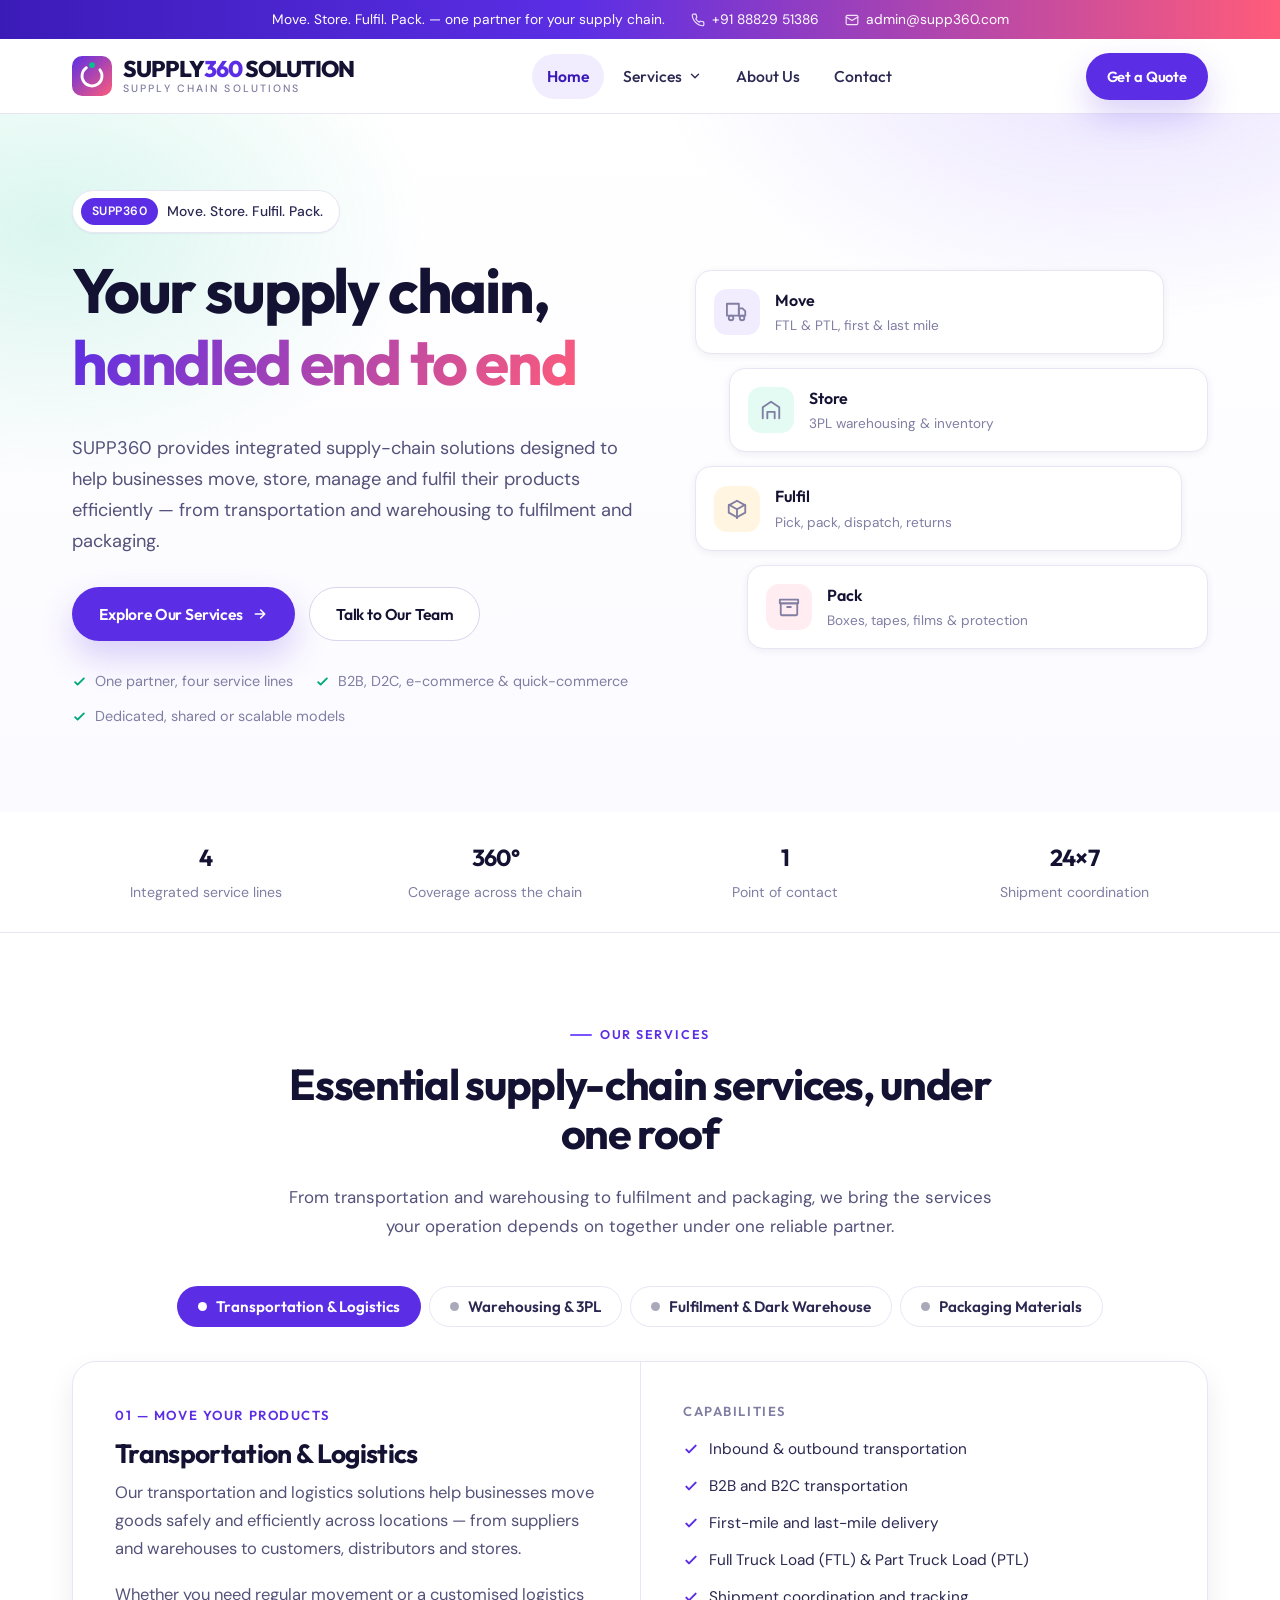
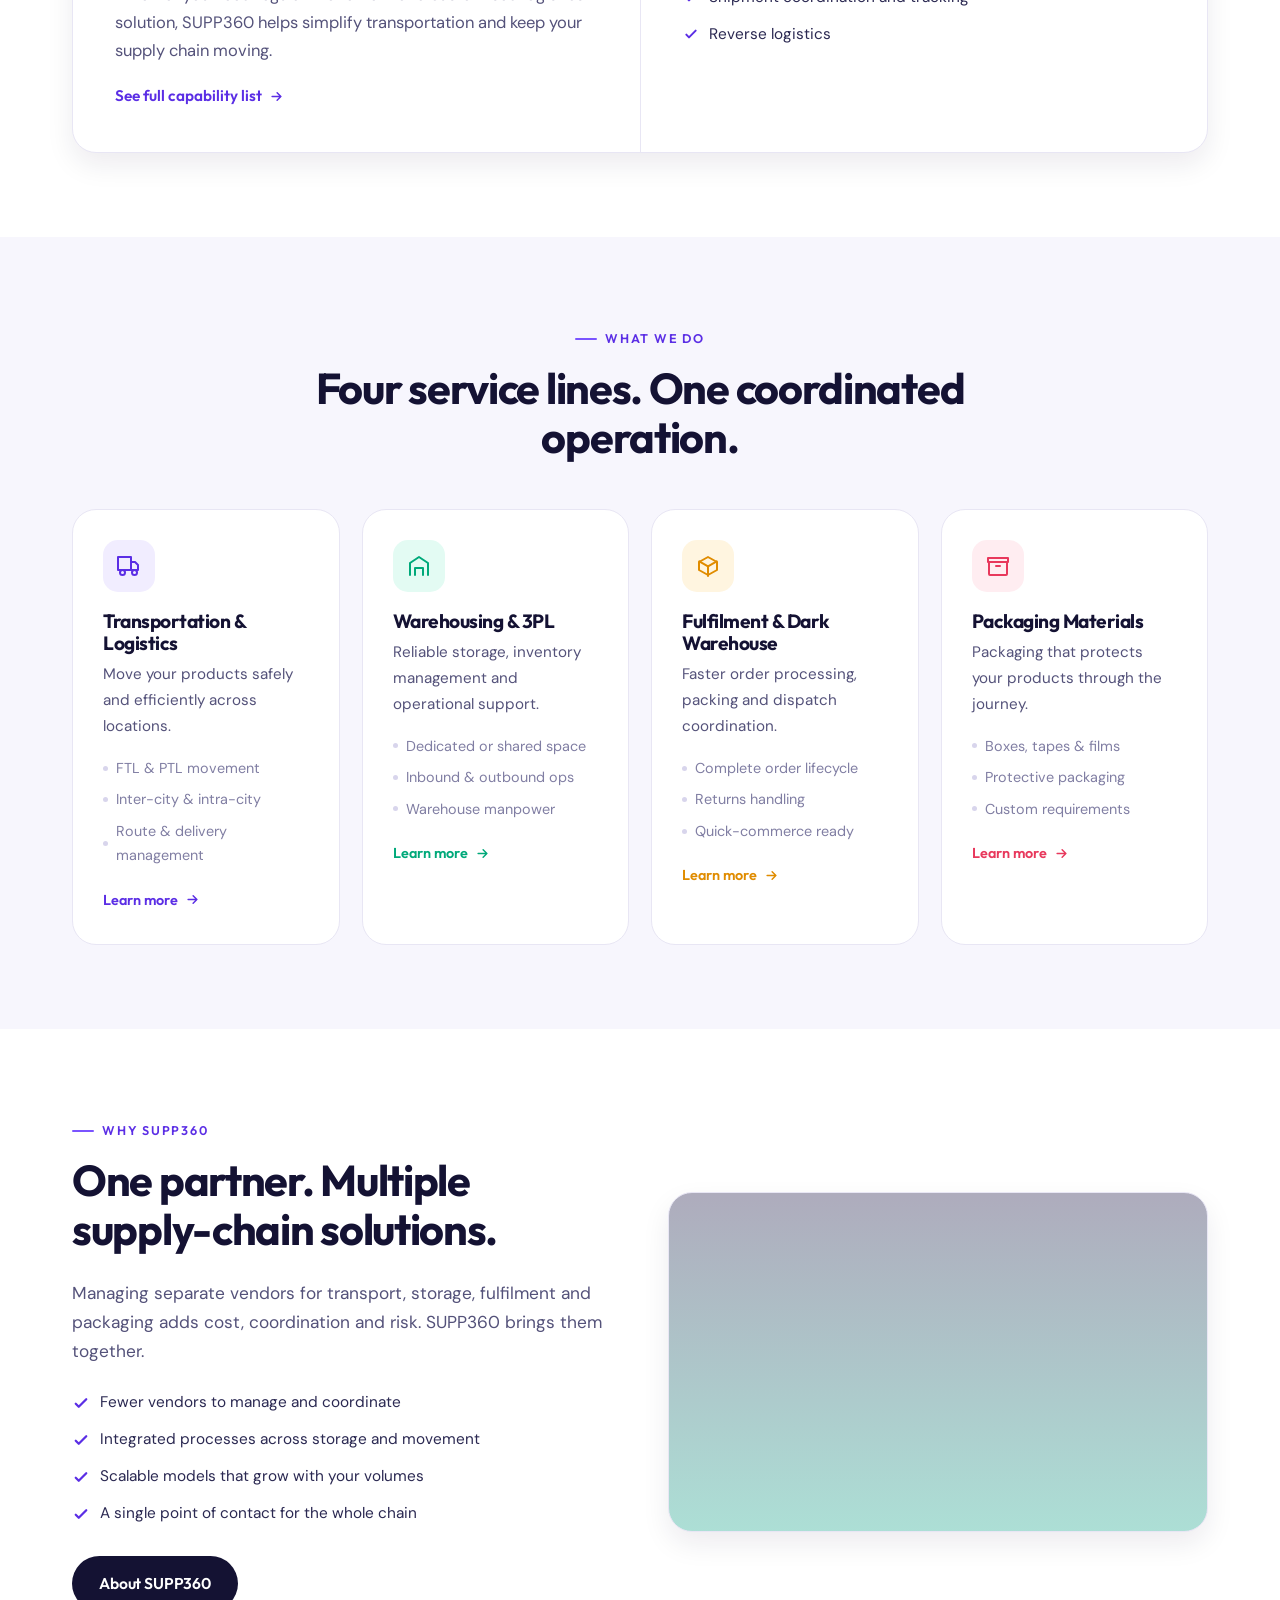
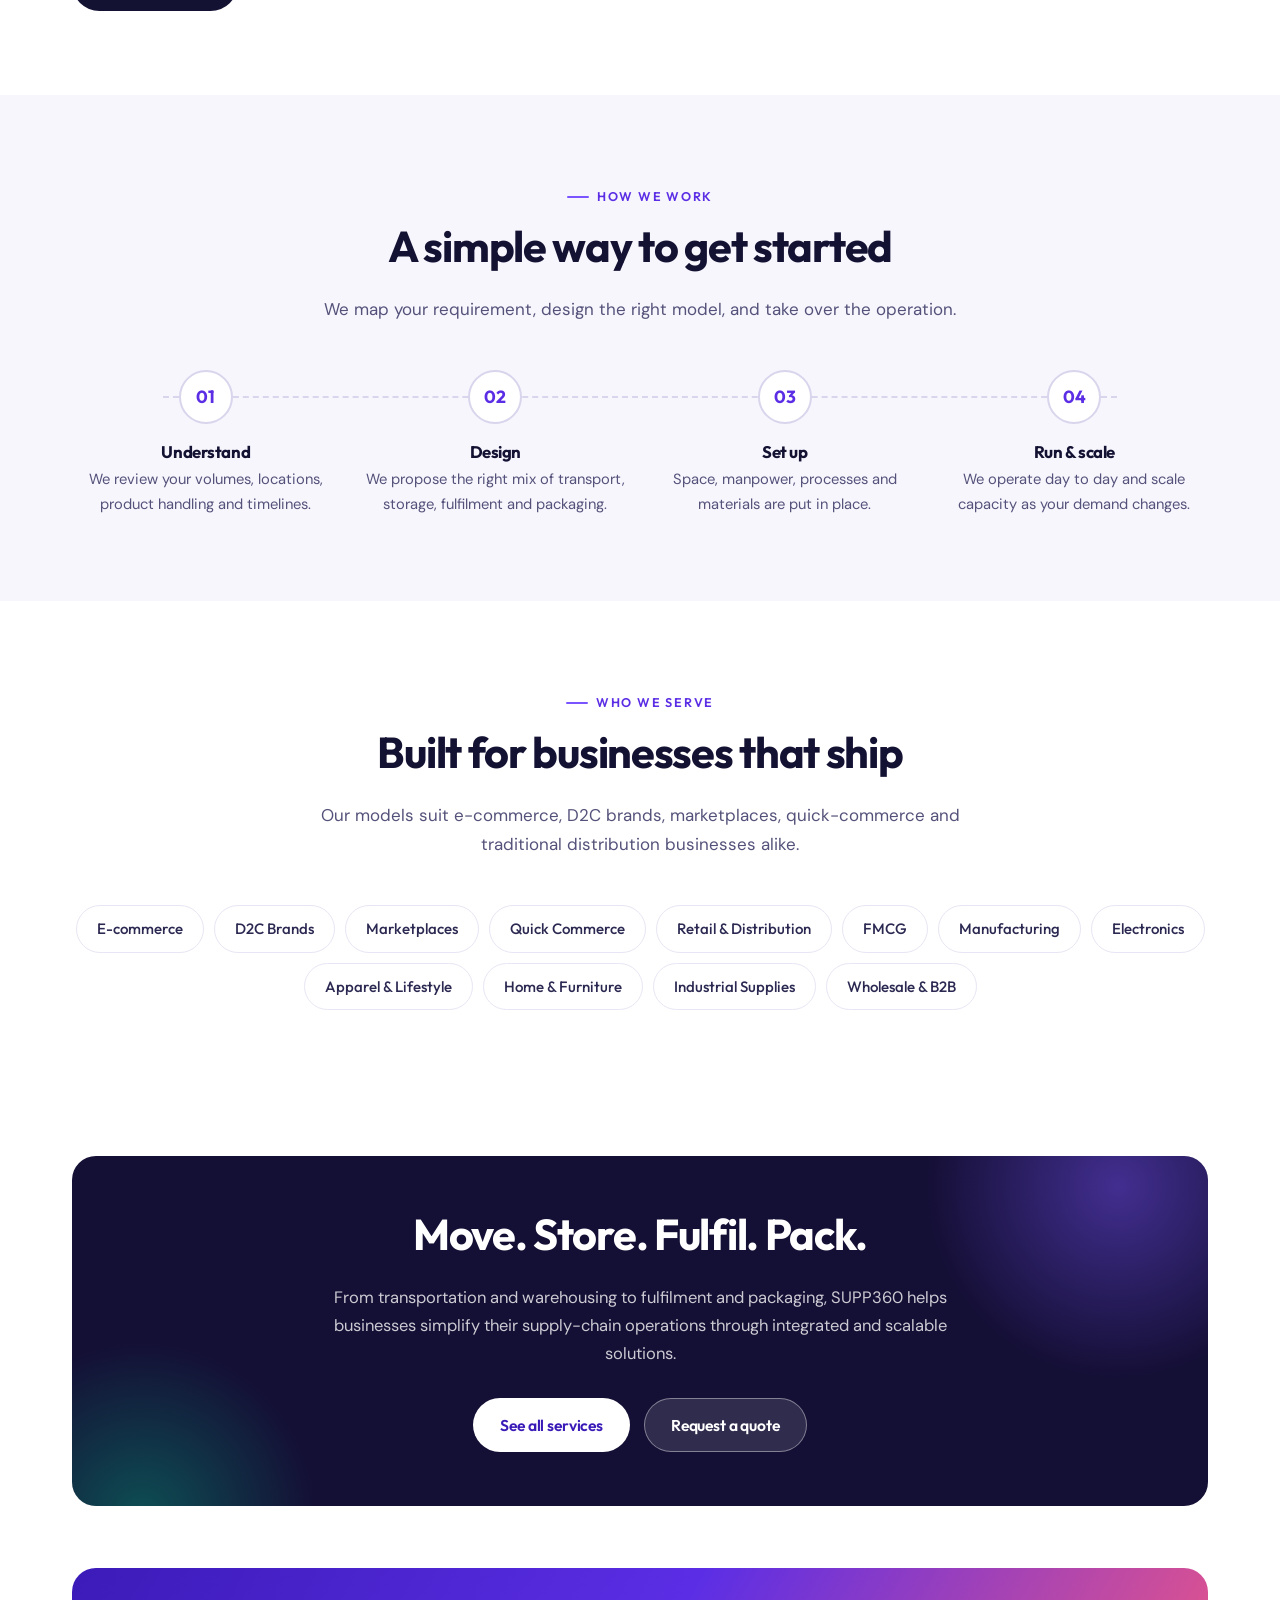
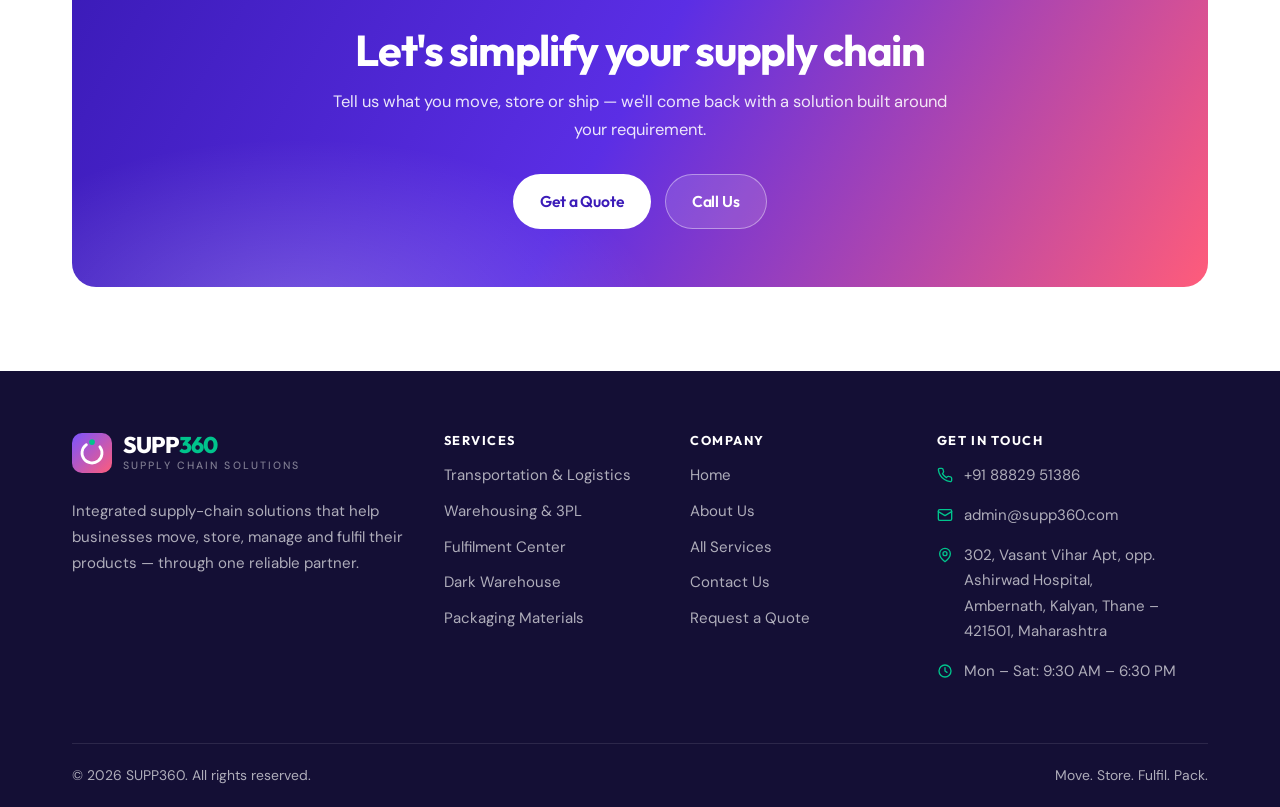
==== commit d63d323c: "Add real contact details and rename header brand to SUPPLY360 SOLUTION Replace placeholder phone, Wh" ====
--- a/index.html
+++ b/index.html
@@ -36,14 +36,14 @@
 <div class="topbar">
   <div class="container">
     <span>Move. Store. Fulfil. Pack. — one partner for your supply chain.</span>
-    <a href="tel:+910000000000"><svg width="14" height="14" viewBox="0 0 24 24" fill="none" stroke="currentColor" stroke-width="2" stroke-linecap="round" stroke-linejoin="round" aria-hidden="true"><path d="M22 16.9v3a2 2 0 0 1-2.2 2 19.8 19.8 0 0 1-8.6-3.1 19.5 19.5 0 0 1-6-6A19.8 19.8 0 0 1 2.1 4.2 2 2 0 0 1 4.1 2h3a2 2 0 0 1 2 1.7c.1 1 .4 1.9.7 2.8a2 2 0 0 1-.5 2.1L8.1 9.9a16 16 0 0 0 6 6l1.3-1.3a2 2 0 0 1 2.1-.4c.9.3 1.8.6 2.8.7a2 2 0 0 1 1.7 2Z"/></svg>+91 00000 00000</a>
-    <a href="mailto:info@supp360.com"><svg width="14" height="14" viewBox="0 0 24 24" fill="none" stroke="currentColor" stroke-width="2" stroke-linecap="round" stroke-linejoin="round" aria-hidden="true"><rect x="2" y="4" width="20" height="16" rx="2"/><path d="m2 7 10 6 10-6"/></svg>info@supp360.com</a>
+    <a href="tel:+918882951386"><svg width="14" height="14" viewBox="0 0 24 24" fill="none" stroke="currentColor" stroke-width="2" stroke-linecap="round" stroke-linejoin="round" aria-hidden="true"><path d="M22 16.9v3a2 2 0 0 1-2.2 2 19.8 19.8 0 0 1-8.6-3.1 19.5 19.5 0 0 1-6-6A19.8 19.8 0 0 1 2.1 4.2 2 2 0 0 1 4.1 2h3a2 2 0 0 1 2 1.7c.1 1 .4 1.9.7 2.8a2 2 0 0 1-.5 2.1L8.1 9.9a16 16 0 0 0 6 6l1.3-1.3a2 2 0 0 1 2.1-.4c.9.3 1.8.6 2.8.7a2 2 0 0 1 1.7 2Z"/></svg>+91 88829 51386</a>
+    <a href="mailto:admin@supp360.com"><svg width="14" height="14" viewBox="0 0 24 24" fill="none" stroke="currentColor" stroke-width="2" stroke-linecap="round" stroke-linejoin="round" aria-hidden="true"><rect x="2" y="4" width="20" height="16" rx="2"/><path d="m2 7 10 6 10-6"/></svg>admin@supp360.com</a>
   </div>
 </div>
 
 <header class="site-header">
   <div class="container header-inner">
-    <a class="brand" href="/" aria-label="SUPP360 — Home">
+    <a class="brand" href="/" aria-label="SUPPLY360 SOLUTION — Home">
       <svg class="brand-mark" viewBox="0 0 64 64" aria-hidden="true" focusable="false">
         <defs><linearGradient id="bm" x1="0" y1="0" x2="1" y2="1"><stop offset="0" stop-color="#5B2EE5"/><stop offset="1" stop-color="#FF5C7A"/></linearGradient></defs>
         <rect width="64" height="64" rx="16" fill="url(#bm)"/>
@@ -51,7 +51,7 @@
         <circle cx="32" cy="14.5" r="4.6" fill="#00C48C"/>
       </svg>
       <span class="brand-text">
-        <span class="brand-name">SUPP<b>360</b></span>
+        <span class="brand-name">SUPPLY<b>360</b> SOLUTION</span>
         <span class="brand-sub">Supply Chain Solutions</span>
       </span>
     </a>
@@ -381,7 +381,7 @@
     <div class="cta-inner reveal">
       <h2>Let's simplify your supply chain</h2>
       <p>Tell us what you move, store or ship — we'll come back with a solution built around your requirement.</p>
-      <div class="btn-row"><a class="btn btn--white" href="/contact#enquiry">Get a Quote</a><a class="btn btn--ghost" href="tel:+910000000000">Call Us</a></div>
+      <div class="btn-row"><a class="btn btn--white" href="/contact#enquiry">Get a Quote</a><a class="btn btn--ghost" href="tel:+918882951386">Call Us</a></div>
     </div>
   </div>
 </section>
@@ -431,9 +431,9 @@
       <div class="footer-col">
         <h4>Get in touch</h4>
         <ul class="footer-contact">
-          <li><svg width="16" height="16" viewBox="0 0 24 24" fill="none" stroke="currentColor" stroke-width="2" stroke-linecap="round" stroke-linejoin="round" aria-hidden="true"><path d="M22 16.9v3a2 2 0 0 1-2.2 2 19.8 19.8 0 0 1-8.6-3.1 19.5 19.5 0 0 1-6-6A19.8 19.8 0 0 1 2.1 4.2 2 2 0 0 1 4.1 2h3a2 2 0 0 1 2 1.7c.1 1 .4 1.9.7 2.8a2 2 0 0 1-.5 2.1L8.1 9.9a16 16 0 0 0 6 6l1.3-1.3a2 2 0 0 1 2.1-.4c.9.3 1.8.6 2.8.7a2 2 0 0 1 1.7 2Z"/></svg><a href="tel:+910000000000">+91 00000 00000</a></li>
-          <li><svg width="16" height="16" viewBox="0 0 24 24" fill="none" stroke="currentColor" stroke-width="2" stroke-linecap="round" stroke-linejoin="round" aria-hidden="true"><rect x="2" y="4" width="20" height="16" rx="2"/><path d="m2 7 10 6 10-6"/></svg><a href="mailto:info@supp360.com">info@supp360.com</a></li>
-          <li><svg width="16" height="16" viewBox="0 0 24 24" fill="none" stroke="currentColor" stroke-width="2" stroke-linecap="round" stroke-linejoin="round" aria-hidden="true"><path d="M20 10c0 6-8 12-8 12s-8-6-8-12a8 8 0 0 1 16 0Z"/><circle cx="12" cy="10" r="3"/></svg><span>Corporate Office Address Line 1,<br>Area, City, State — PIN Code</span></li>
+          <li><svg width="16" height="16" viewBox="0 0 24 24" fill="none" stroke="currentColor" stroke-width="2" stroke-linecap="round" stroke-linejoin="round" aria-hidden="true"><path d="M22 16.9v3a2 2 0 0 1-2.2 2 19.8 19.8 0 0 1-8.6-3.1 19.5 19.5 0 0 1-6-6A19.8 19.8 0 0 1 2.1 4.2 2 2 0 0 1 4.1 2h3a2 2 0 0 1 2 1.7c.1 1 .4 1.9.7 2.8a2 2 0 0 1-.5 2.1L8.1 9.9a16 16 0 0 0 6 6l1.3-1.3a2 2 0 0 1 2.1-.4c.9.3 1.8.6 2.8.7a2 2 0 0 1 1.7 2Z"/></svg><a href="tel:+918882951386">+91 88829 51386</a></li>
+          <li><svg width="16" height="16" viewBox="0 0 24 24" fill="none" stroke="currentColor" stroke-width="2" stroke-linecap="round" stroke-linejoin="round" aria-hidden="true"><rect x="2" y="4" width="20" height="16" rx="2"/><path d="m2 7 10 6 10-6"/></svg><a href="mailto:admin@supp360.com">admin@supp360.com</a></li>
+          <li><svg width="16" height="16" viewBox="0 0 24 24" fill="none" stroke="currentColor" stroke-width="2" stroke-linecap="round" stroke-linejoin="round" aria-hidden="true"><path d="M20 10c0 6-8 12-8 12s-8-6-8-12a8 8 0 0 1 16 0Z"/><circle cx="12" cy="10" r="3"/></svg><span>302, Vasant Vihar Apt, opp. Ashirwad Hospital,<br>Ambernath, Kalyan, Thane – 421501, Maharashtra</span></li>
           <li><svg width="16" height="16" viewBox="0 0 24 24" fill="none" stroke="currentColor" stroke-width="2" stroke-linecap="round" stroke-linejoin="round" aria-hidden="true"><circle cx="12" cy="12" r="9"/><path d="M12 7v5l3 2"/></svg><span>Mon – Sat: 9:30 AM – 6:30 PM</span></li>
         </ul>
       </div>
@@ -447,6 +447,6 @@
 </footer>
 
 <script src="/assets/js/main.js" defer></script>
-<script type="application/ld+json">{"@context":"https://schema.org","@type":"Organization","name":"SUPP360","url":"https://supp360.com/","logo":"https://supp360.com/assets/img/favicon.svg","description":"Integrated supply-chain solutions: transportation and logistics, warehousing and 3PL, fulfilment centers and dark warehouses, and packaging materials.","slogan":"Move. Store. Fulfil. Pack.","email":"info@supp360.com","telephone":"+91-00000-00000","address":{"@type":"PostalAddress","streetAddress":"Corporate Office Address Line 1","addressLocality":"City","addressRegion":"State","postalCode":"000000","addressCountry":"IN"}}</script>
+<script type="application/ld+json">{"@context":"https://schema.org","@type":"Organization","name":"SUPP360","url":"https://supp360.com/","logo":"https://supp360.com/assets/img/favicon.svg","description":"Integrated supply-chain solutions: transportation and logistics, warehousing and 3PL, fulfilment centers and dark warehouses, and packaging materials.","slogan":"Move. Store. Fulfil. Pack.","email":"admin@supp360.com","telephone":"+91-88829-51386","address":{"@type":"PostalAddress","streetAddress":"302, Vasant Vihar Apt, opp. Ashirwad Hospital, Ambernath","addressLocality":"Kalyan, Thane","addressRegion":"Maharashtra","postalCode":"421501","addressCountry":"IN"}}</script>
 </body>
 </html>
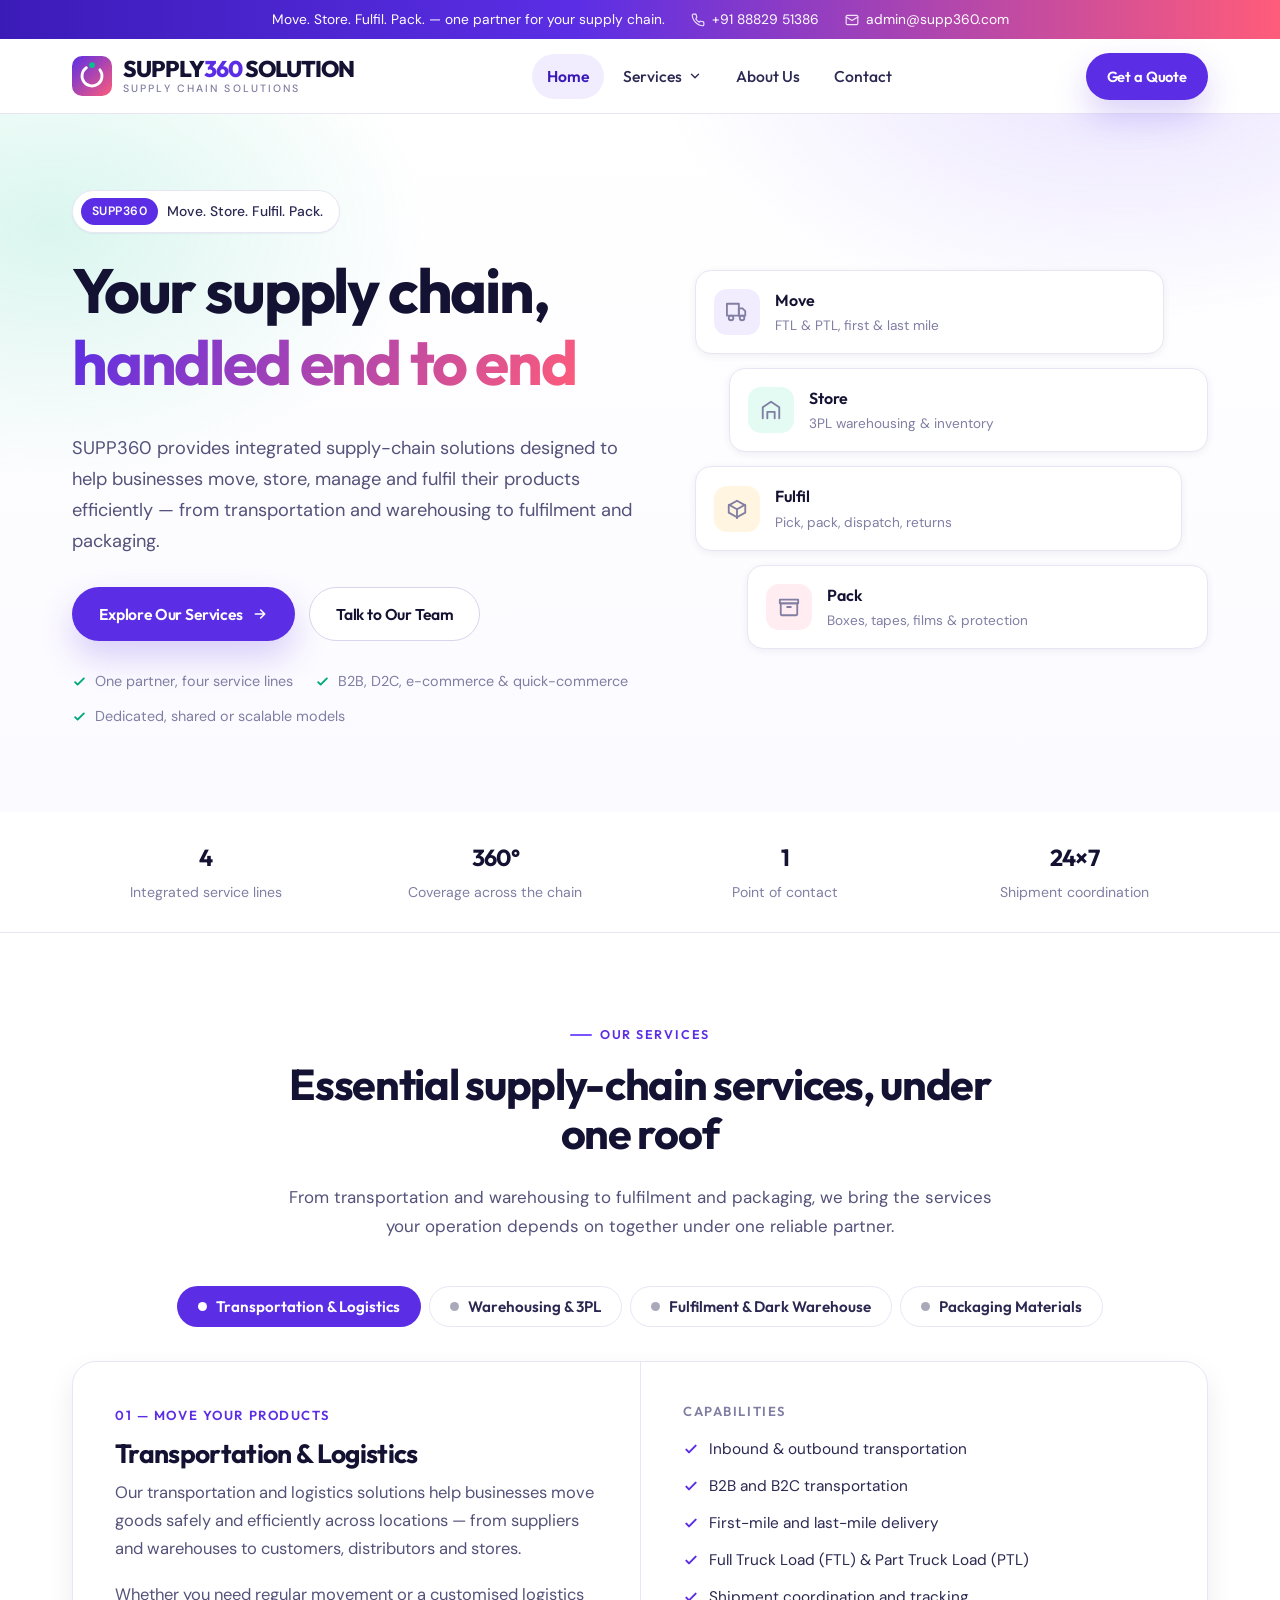
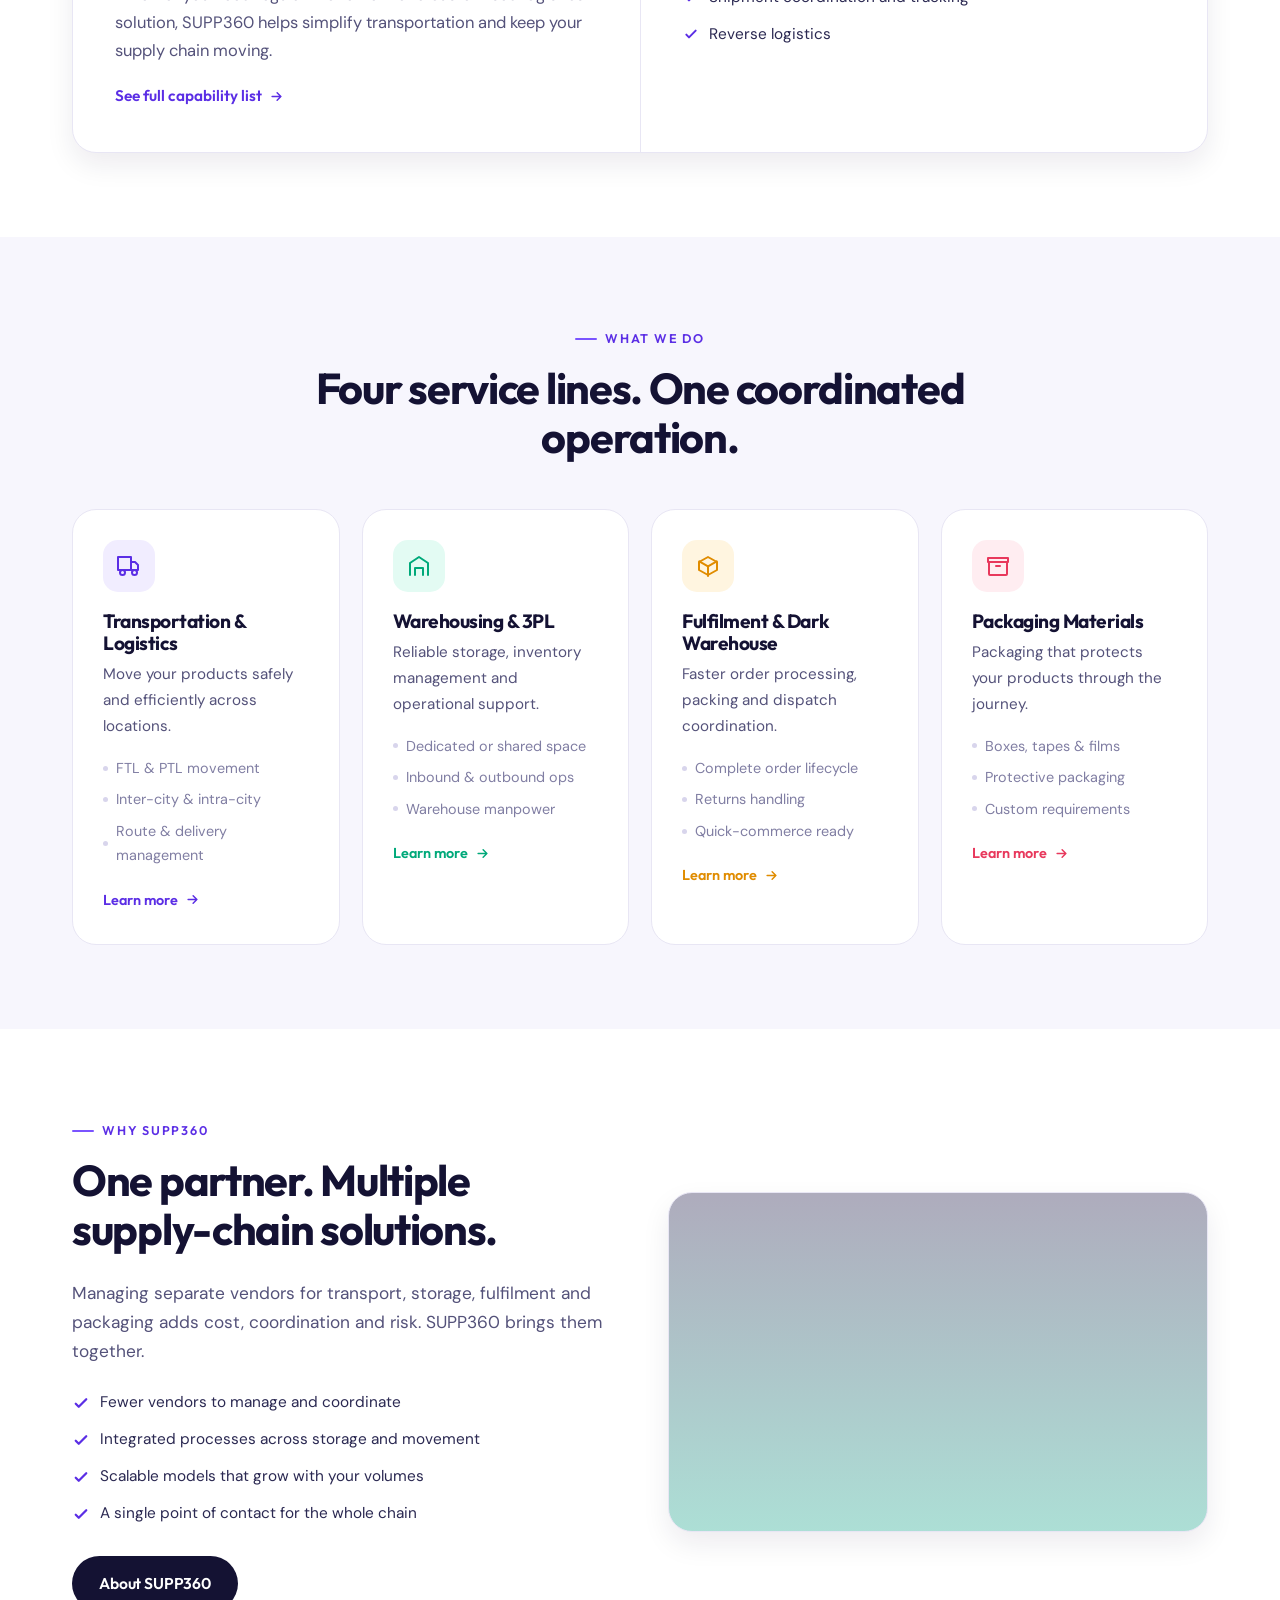
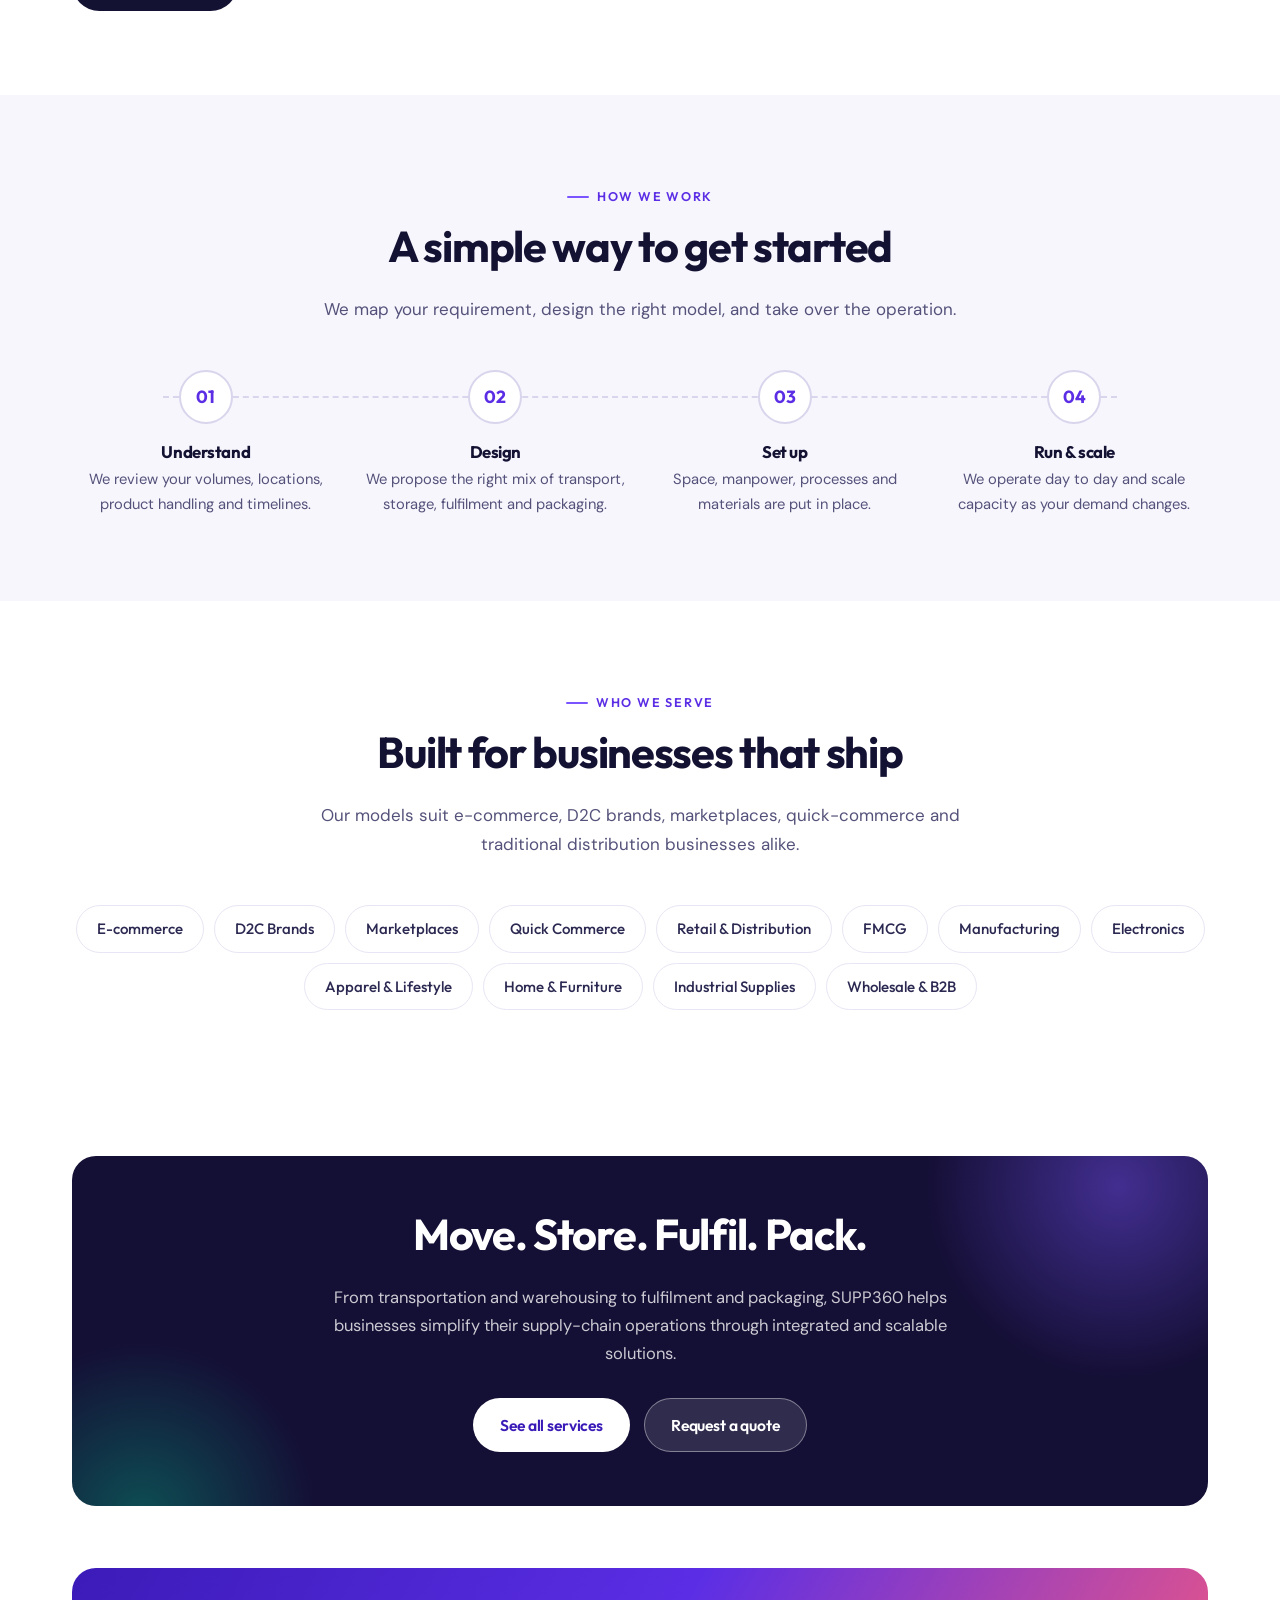
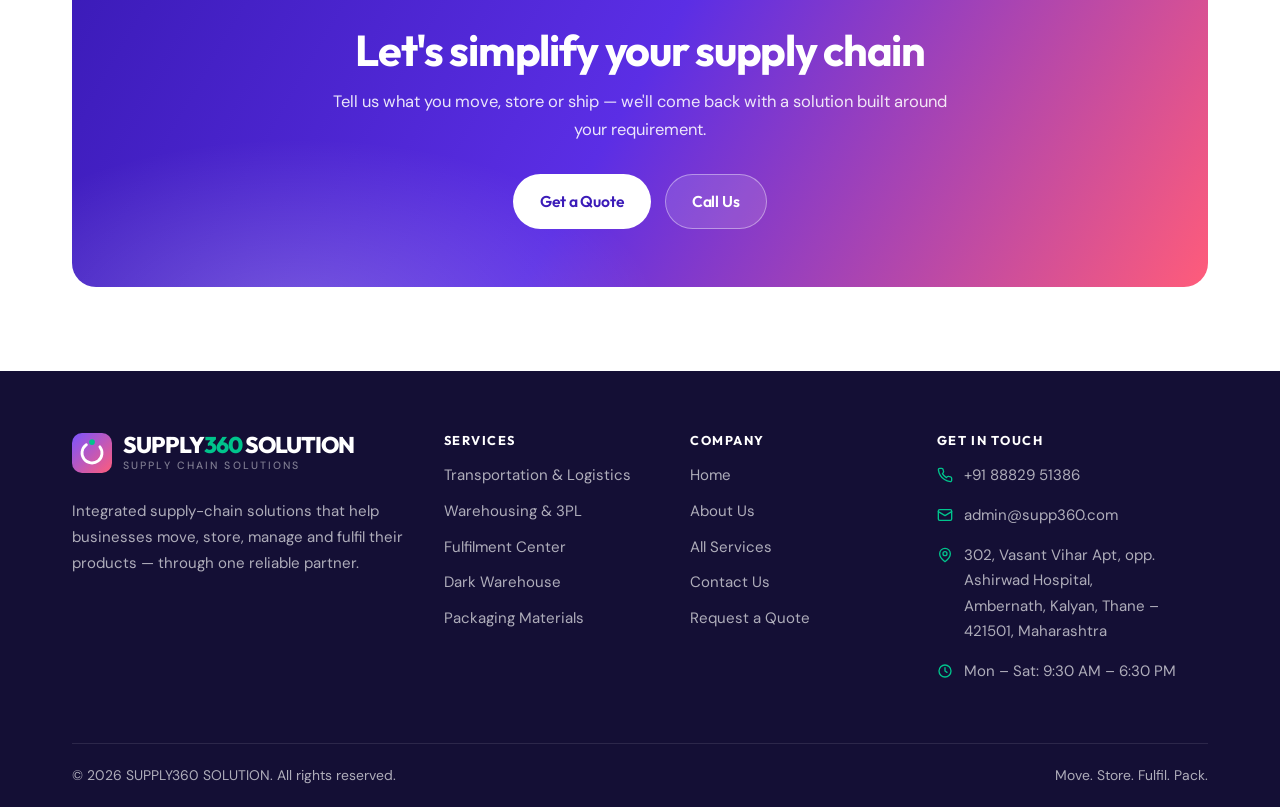
==== commit 3abb735c: "Rename brand to SUPPLY360 SOLUTION in footer and page titles Co-Authored-By: Claude Opus 5.5 <norepl" ====
--- a/index.html
+++ b/index.html
@@ -3,7 +3,7 @@
 <head>
 <meta charset="utf-8">
 <meta name="viewport" content="width=device-width, initial-scale=1">
-<title>SUPP360 — Integrated Supply Chain Solutions | Transportation, Warehousing, Fulfilment & Packaging</title>
+<title>SUPPLY360 SOLUTION — Integrated Supply Chain Solutions | Transportation, Warehousing, Fulfilment & Packaging</title>
 <meta name="description" content="SUPP360 provides integrated supply-chain solutions — transportation and logistics, warehousing and 3PL, fulfilment centers and dark warehouses, and packaging materials — under one reliable partner.">
 <meta name="keywords" content="supply chain solutions, 3PL company, warehousing services, fulfilment center, dark warehouse, transportation and logistics, packaging materials supplier, SUPP360">
 <meta name="author" content="SUPP360">
@@ -11,13 +11,13 @@
 <link rel="canonical" href="https://supp360.com/">
 
 <meta property="og:type" content="website">
-<meta property="og:site_name" content="SUPP360">
-<meta property="og:title" content="SUPP360 — Integrated Supply Chain Solutions | Transportation, Warehousing, Fulfilment & Packaging">
+<meta property="og:site_name" content="SUPPLY360 SOLUTION">
+<meta property="og:title" content="SUPPLY360 SOLUTION — Integrated Supply Chain Solutions | Transportation, Warehousing, Fulfilment & Packaging">
 <meta property="og:description" content="SUPP360 provides integrated supply-chain solutions — transportation and logistics, warehousing and 3PL, fulfilment centers and dark warehouses, and packaging materials — under one reliable partner.">
 <meta property="og:url" content="https://supp360.com/">
 <meta property="og:image" content="https://supp360.com/assets/img/og-image.svg">
 <meta name="twitter:card" content="summary_large_image">
-<meta name="twitter:title" content="SUPP360 — Integrated Supply Chain Solutions | Transportation, Warehousing, Fulfilment & Packaging">
+<meta name="twitter:title" content="SUPPLY360 SOLUTION — Integrated Supply Chain Solutions | Transportation, Warehousing, Fulfilment & Packaging">
 <meta name="twitter:description" content="SUPP360 provides integrated supply-chain solutions — transportation and logistics, warehousing and 3PL, fulfilment centers and dark warehouses, and packaging materials — under one reliable partner.">
 
 <meta name="theme-color" content="#5B2EE5">
@@ -391,7 +391,7 @@
   <div class="container">
     <div class="footer-grid">
       <div class="footer-about">
-        <a class="brand" href="/" aria-label="SUPP360 — Home">
+        <a class="brand" href="/" aria-label="SUPPLY360 SOLUTION — Home">
           <svg class="brand-mark" viewBox="0 0 64 64" aria-hidden="true" focusable="false">
             <defs><linearGradient id="bf" x1="0" y1="0" x2="1" y2="1"><stop offset="0" stop-color="#7A54FF"/><stop offset="1" stop-color="#FF5C7A"/></linearGradient></defs>
             <rect width="64" height="64" rx="16" fill="url(#bf)"/>
@@ -399,7 +399,7 @@
             <circle cx="32" cy="14.5" r="4.6" fill="#00C48C"/>
           </svg>
           <span class="brand-text">
-            <span class="brand-name">SUPP<b>360</b></span>
+            <span class="brand-name">SUPPLY<b>360</b> SOLUTION</span>
             <span class="brand-sub">Supply Chain Solutions</span>
           </span>
         </a>
@@ -440,7 +440,7 @@
     </div>
 
     <div class="footer-bottom">
-      <span>&copy; <span data-year>2026</span> SUPP360. All rights reserved.</span>
+      <span>&copy; <span data-year>2026</span> SUPPLY360 SOLUTION. All rights reserved.</span>
       <span>Move. Store. Fulfil. Pack.</span>
     </div>
   </div>
